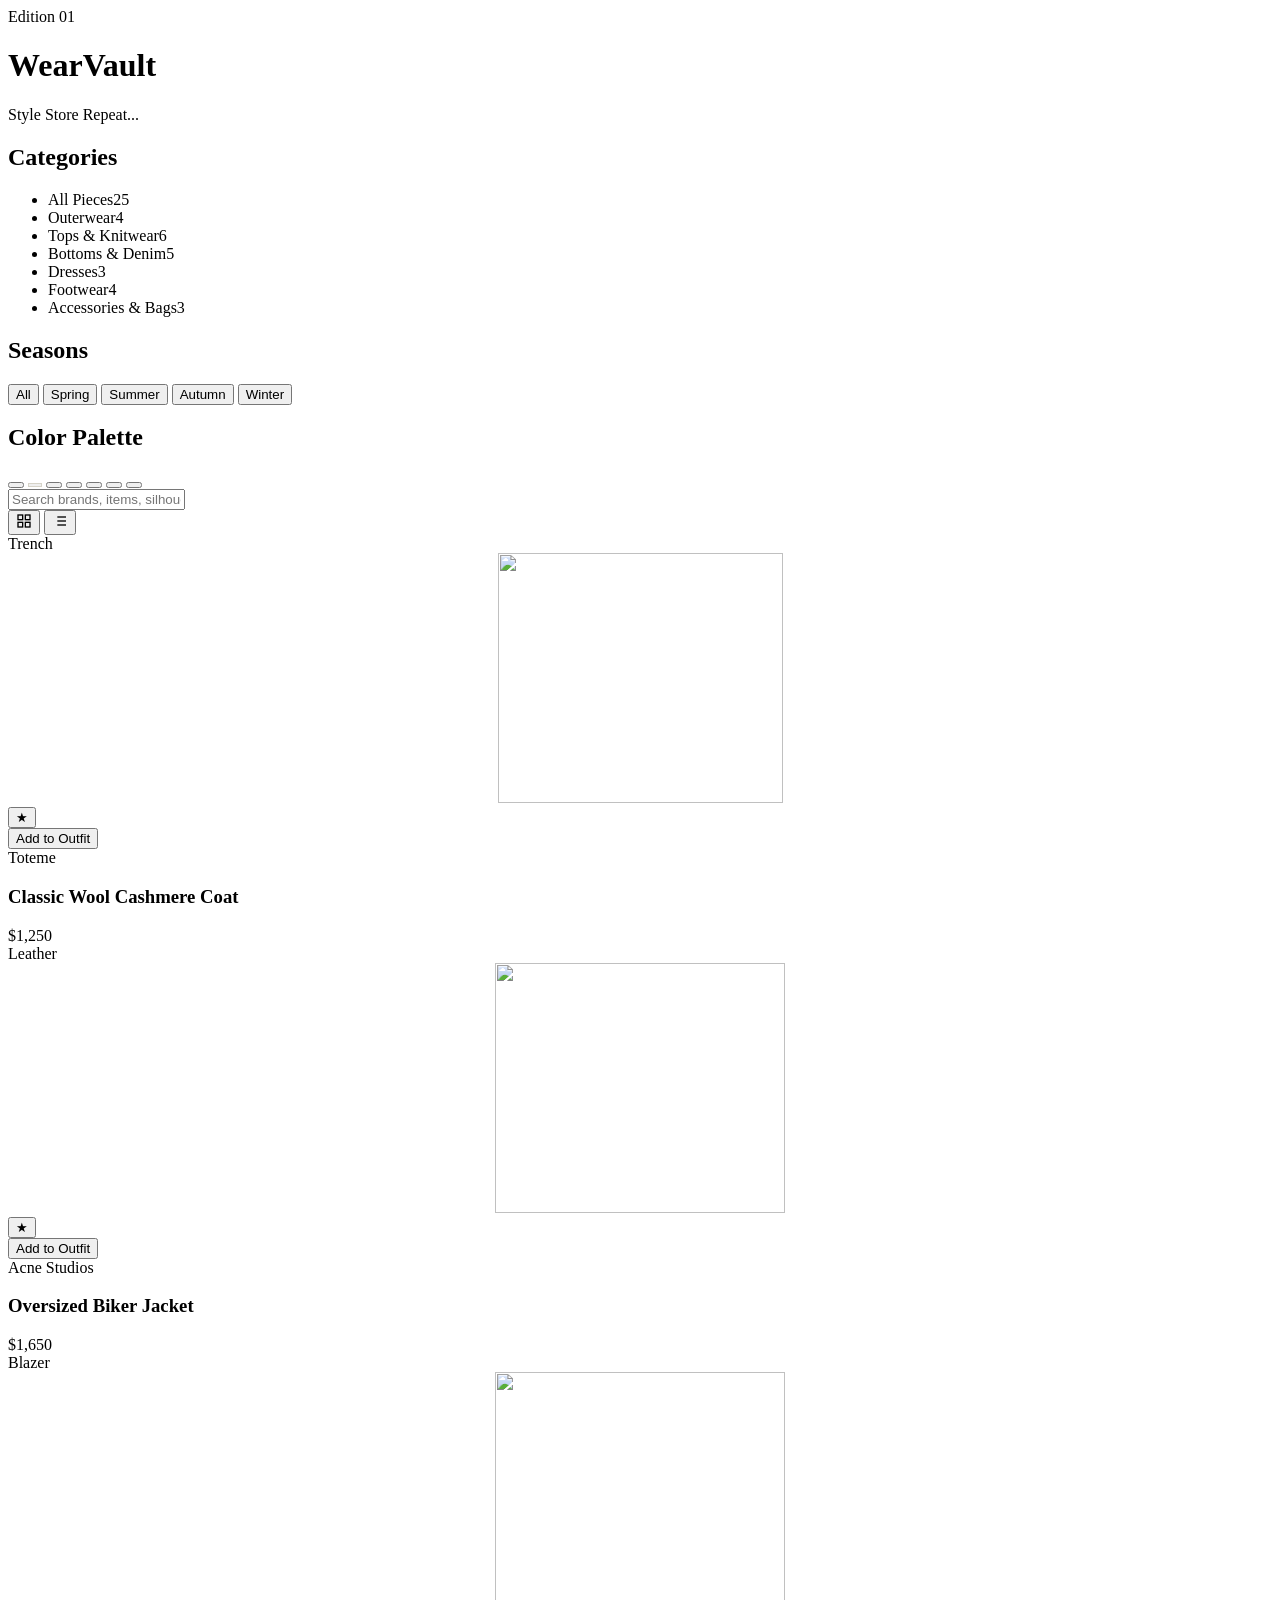
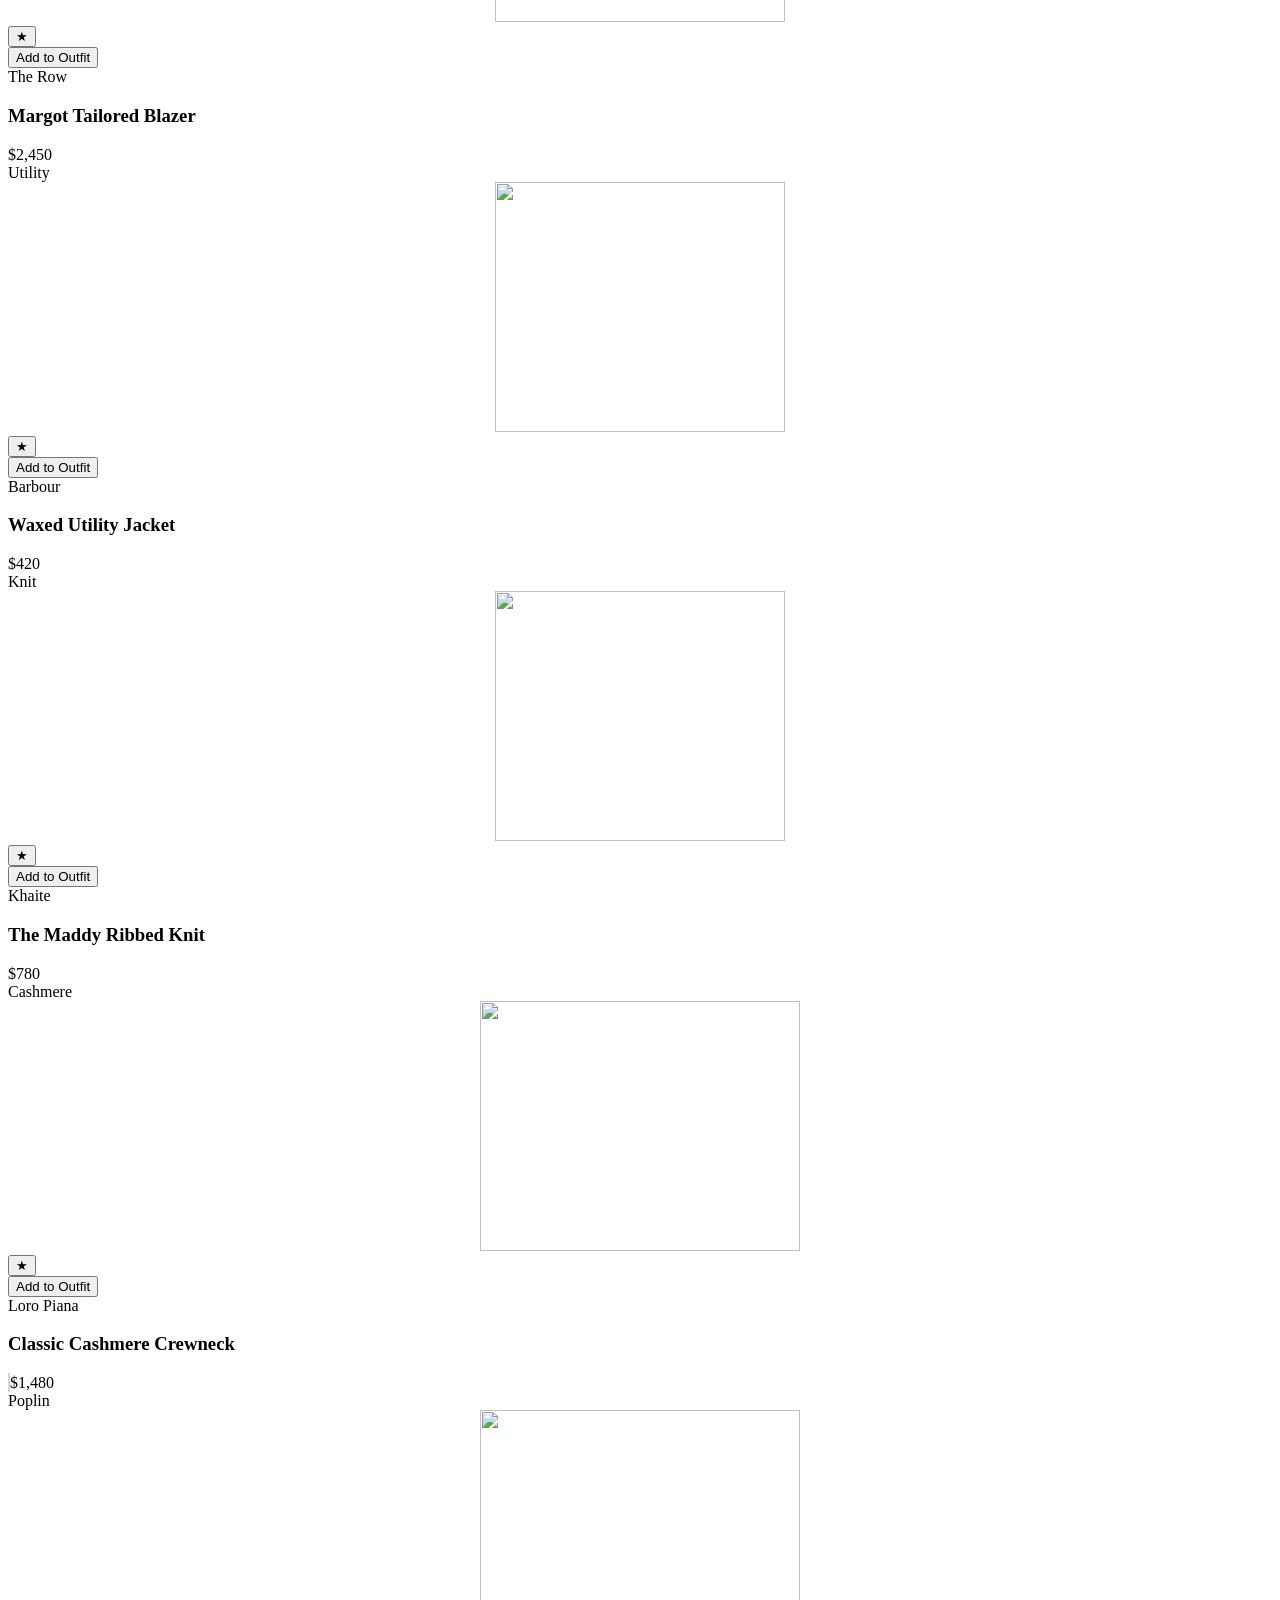
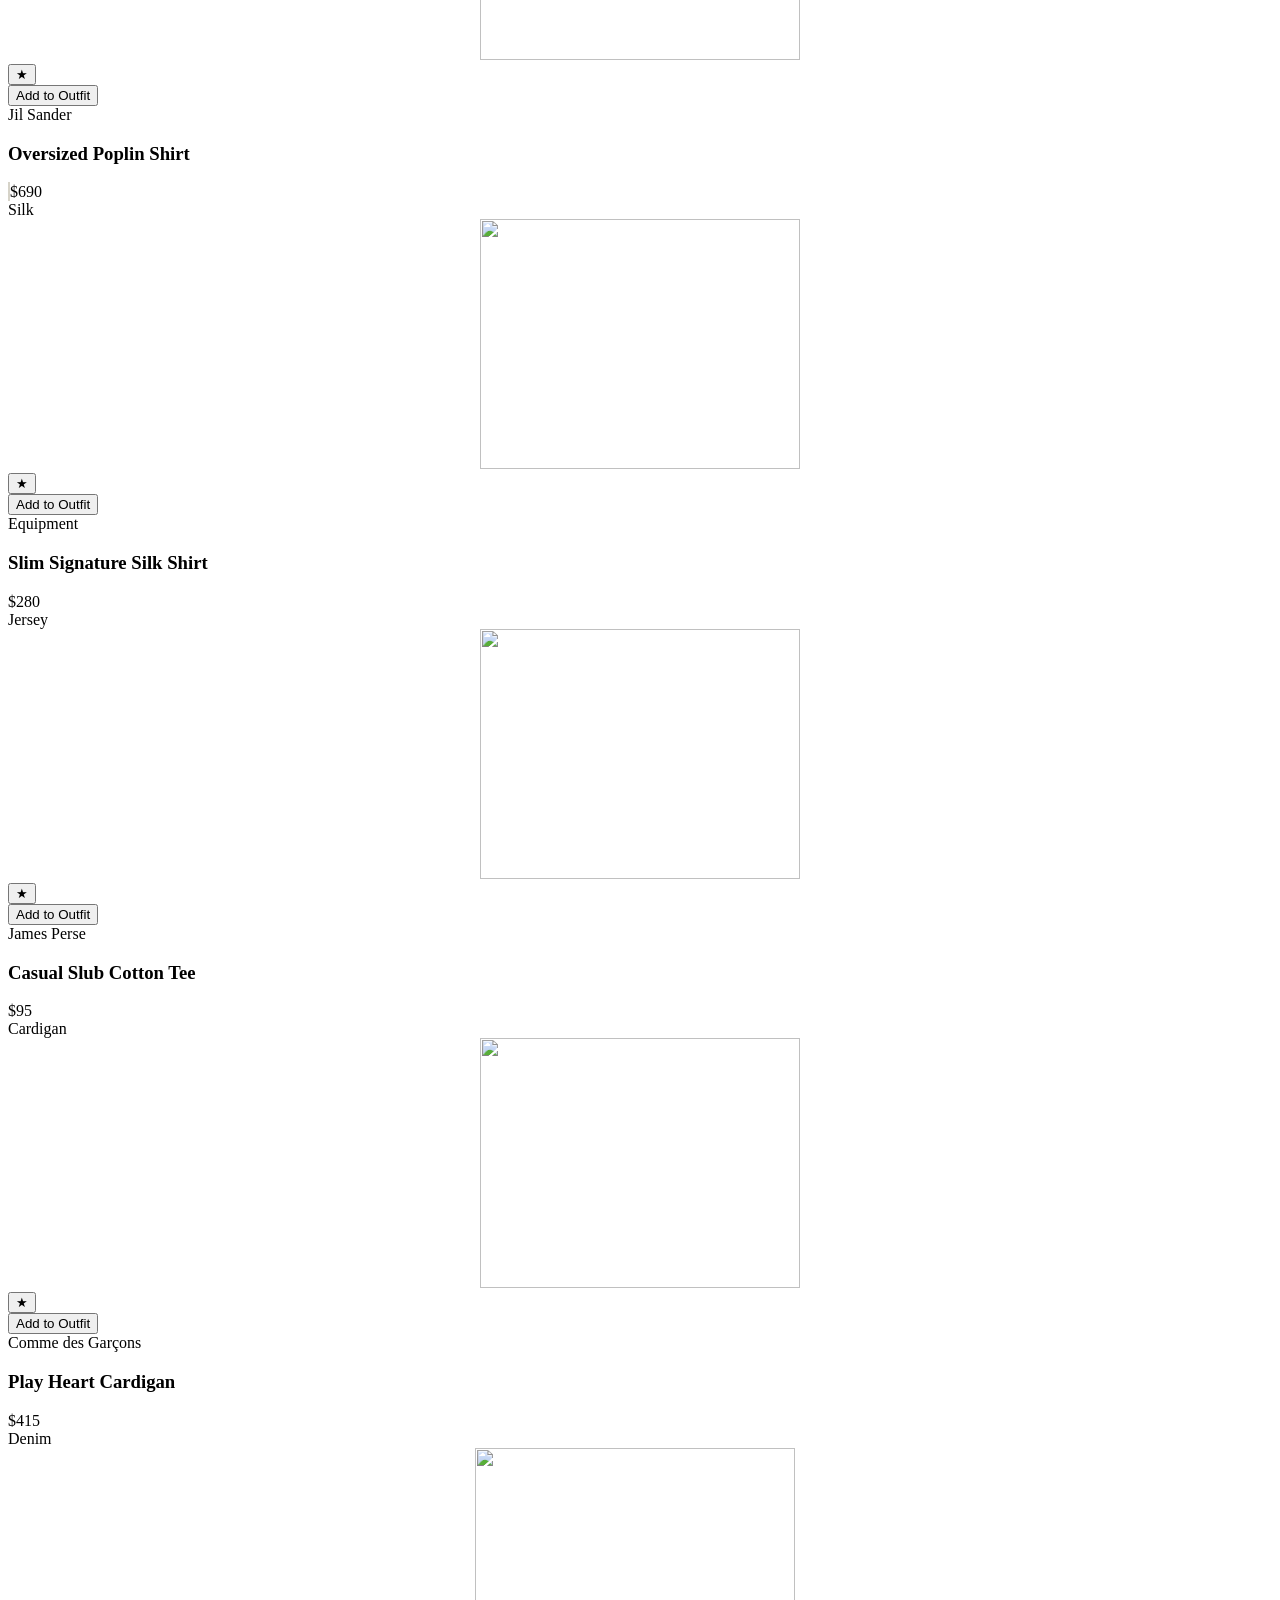
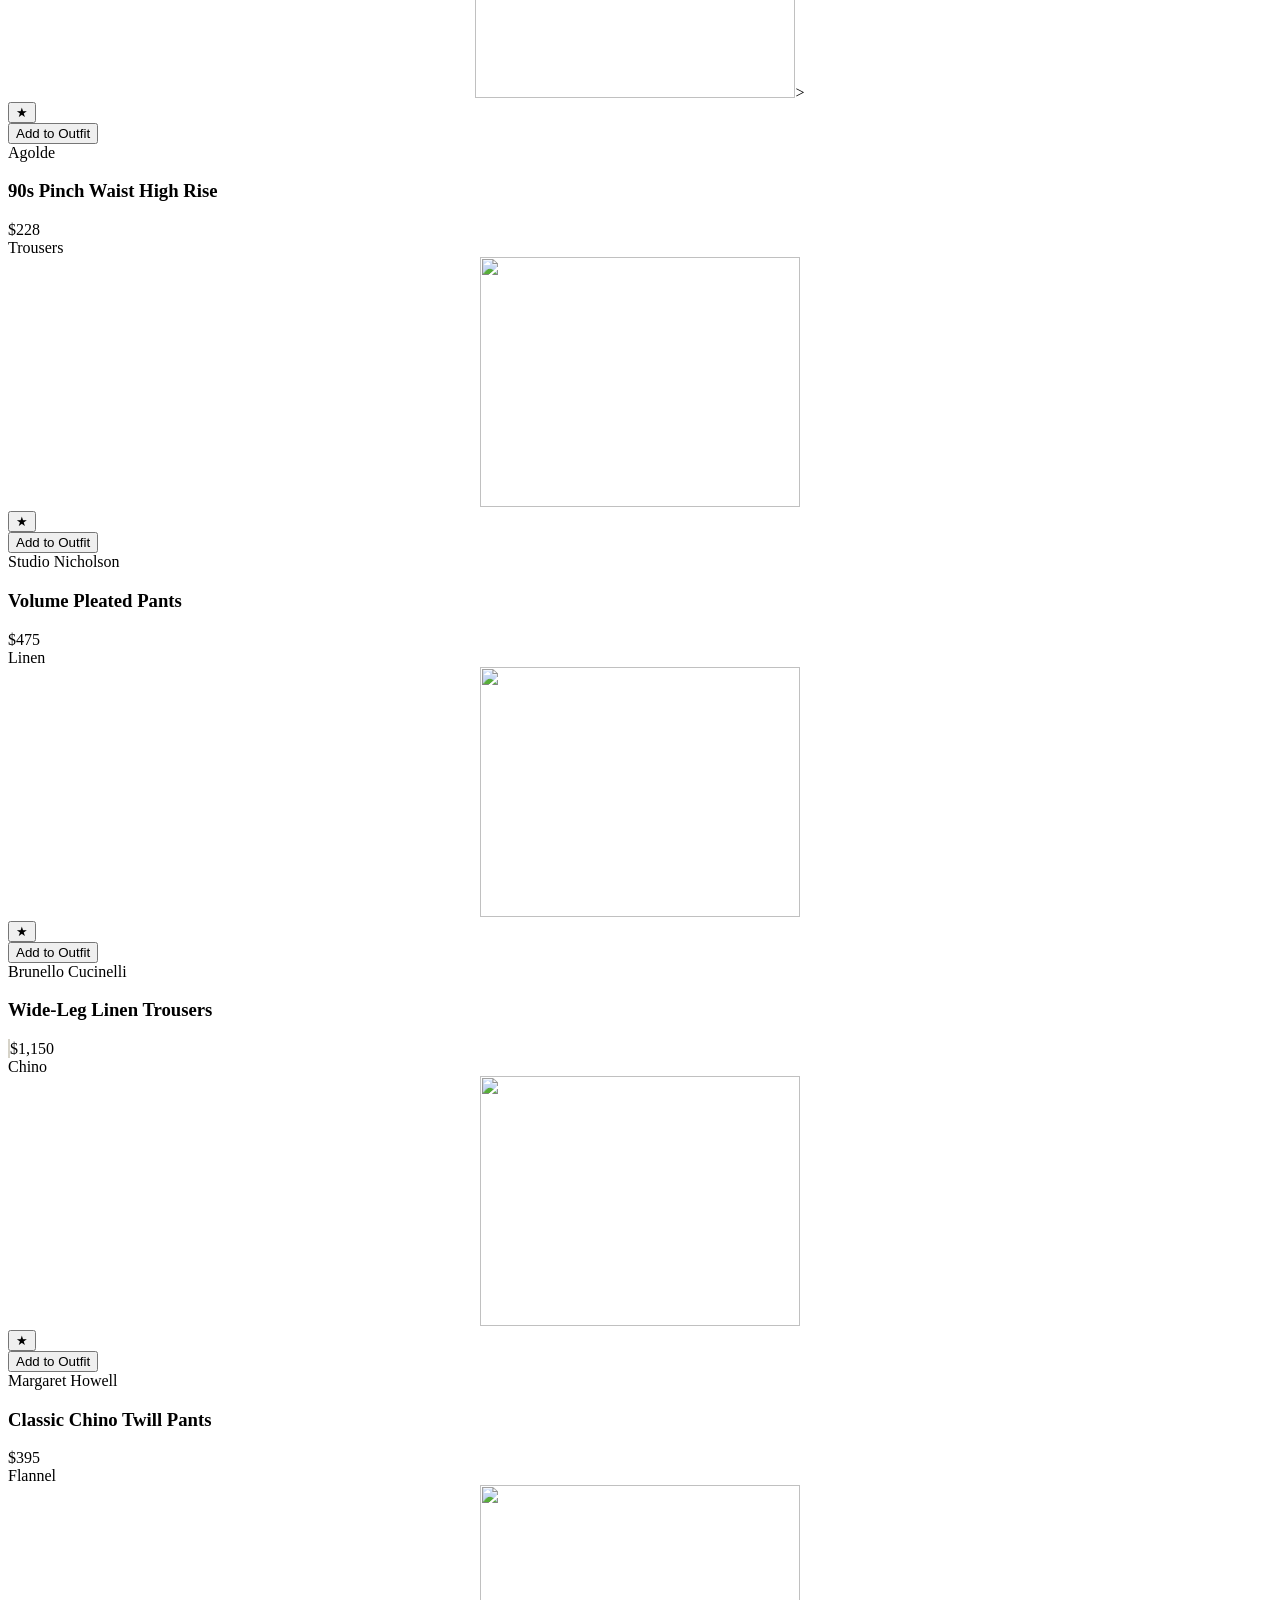
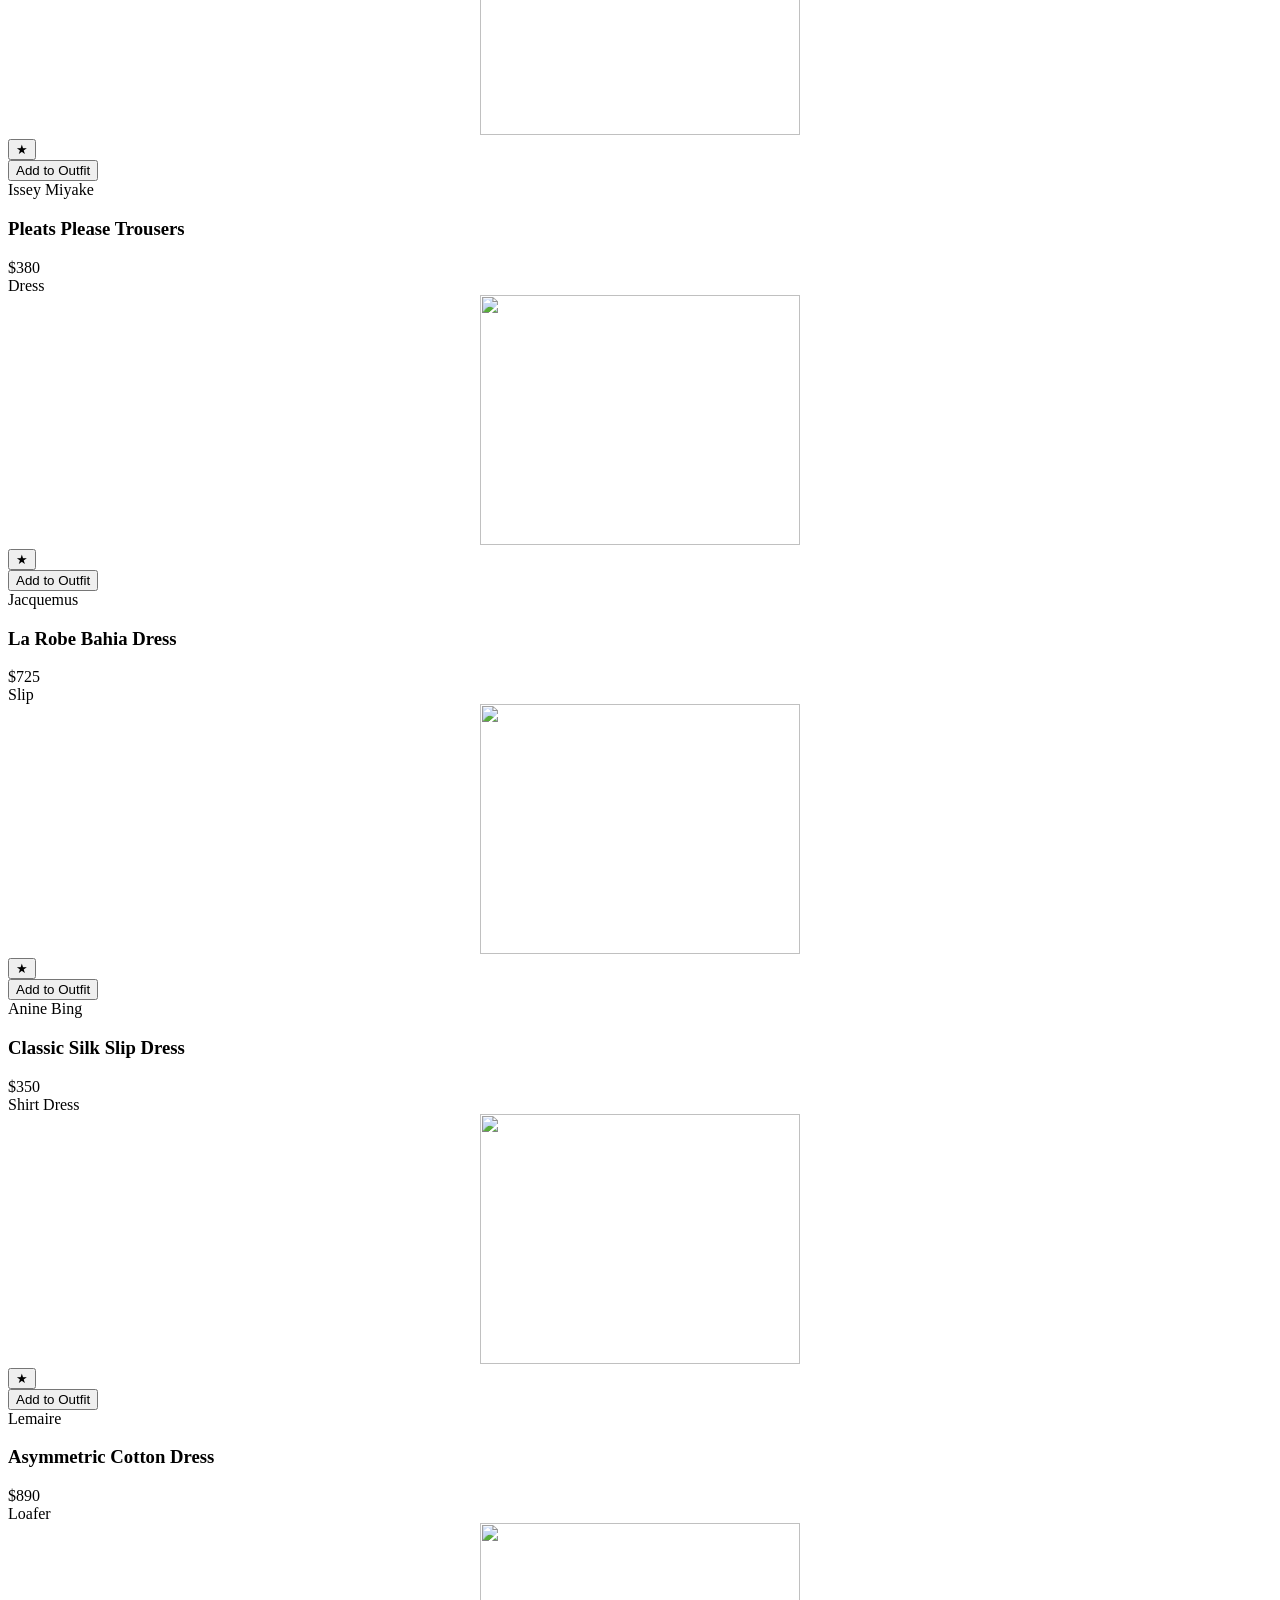
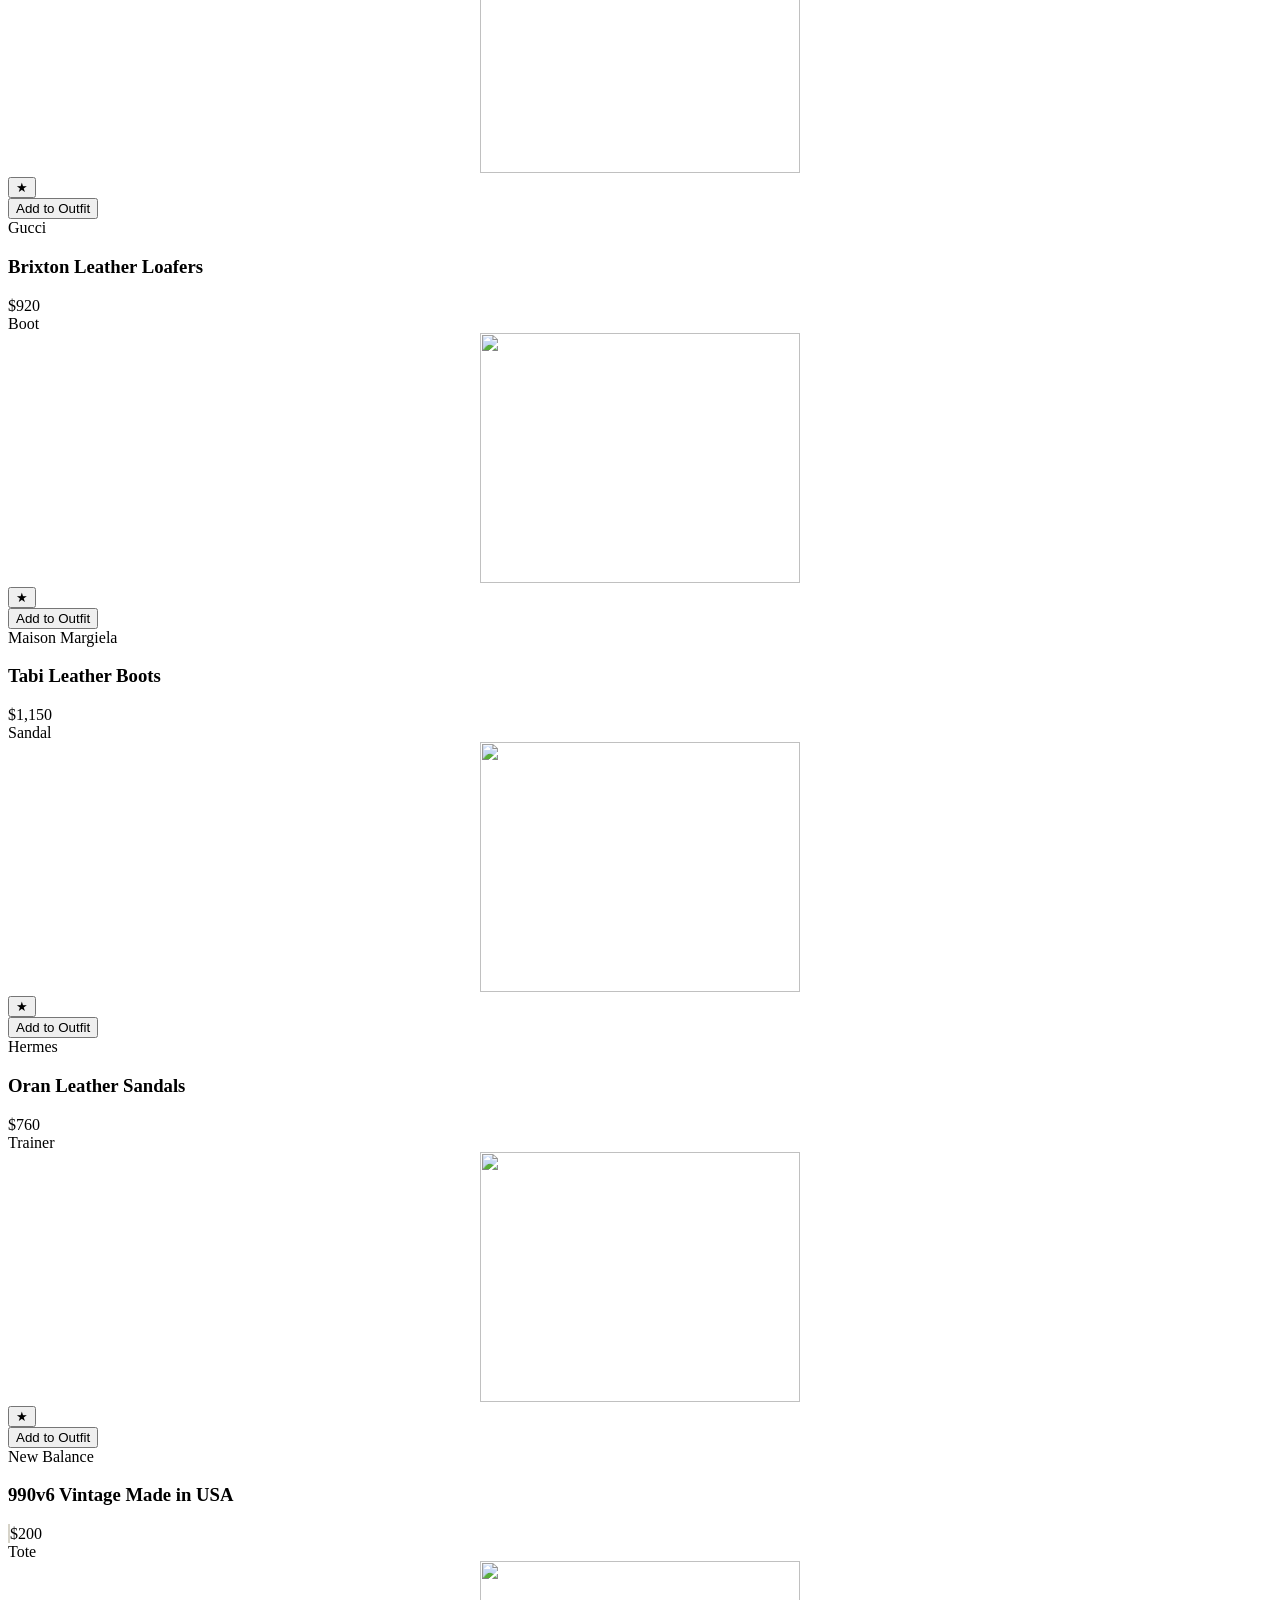
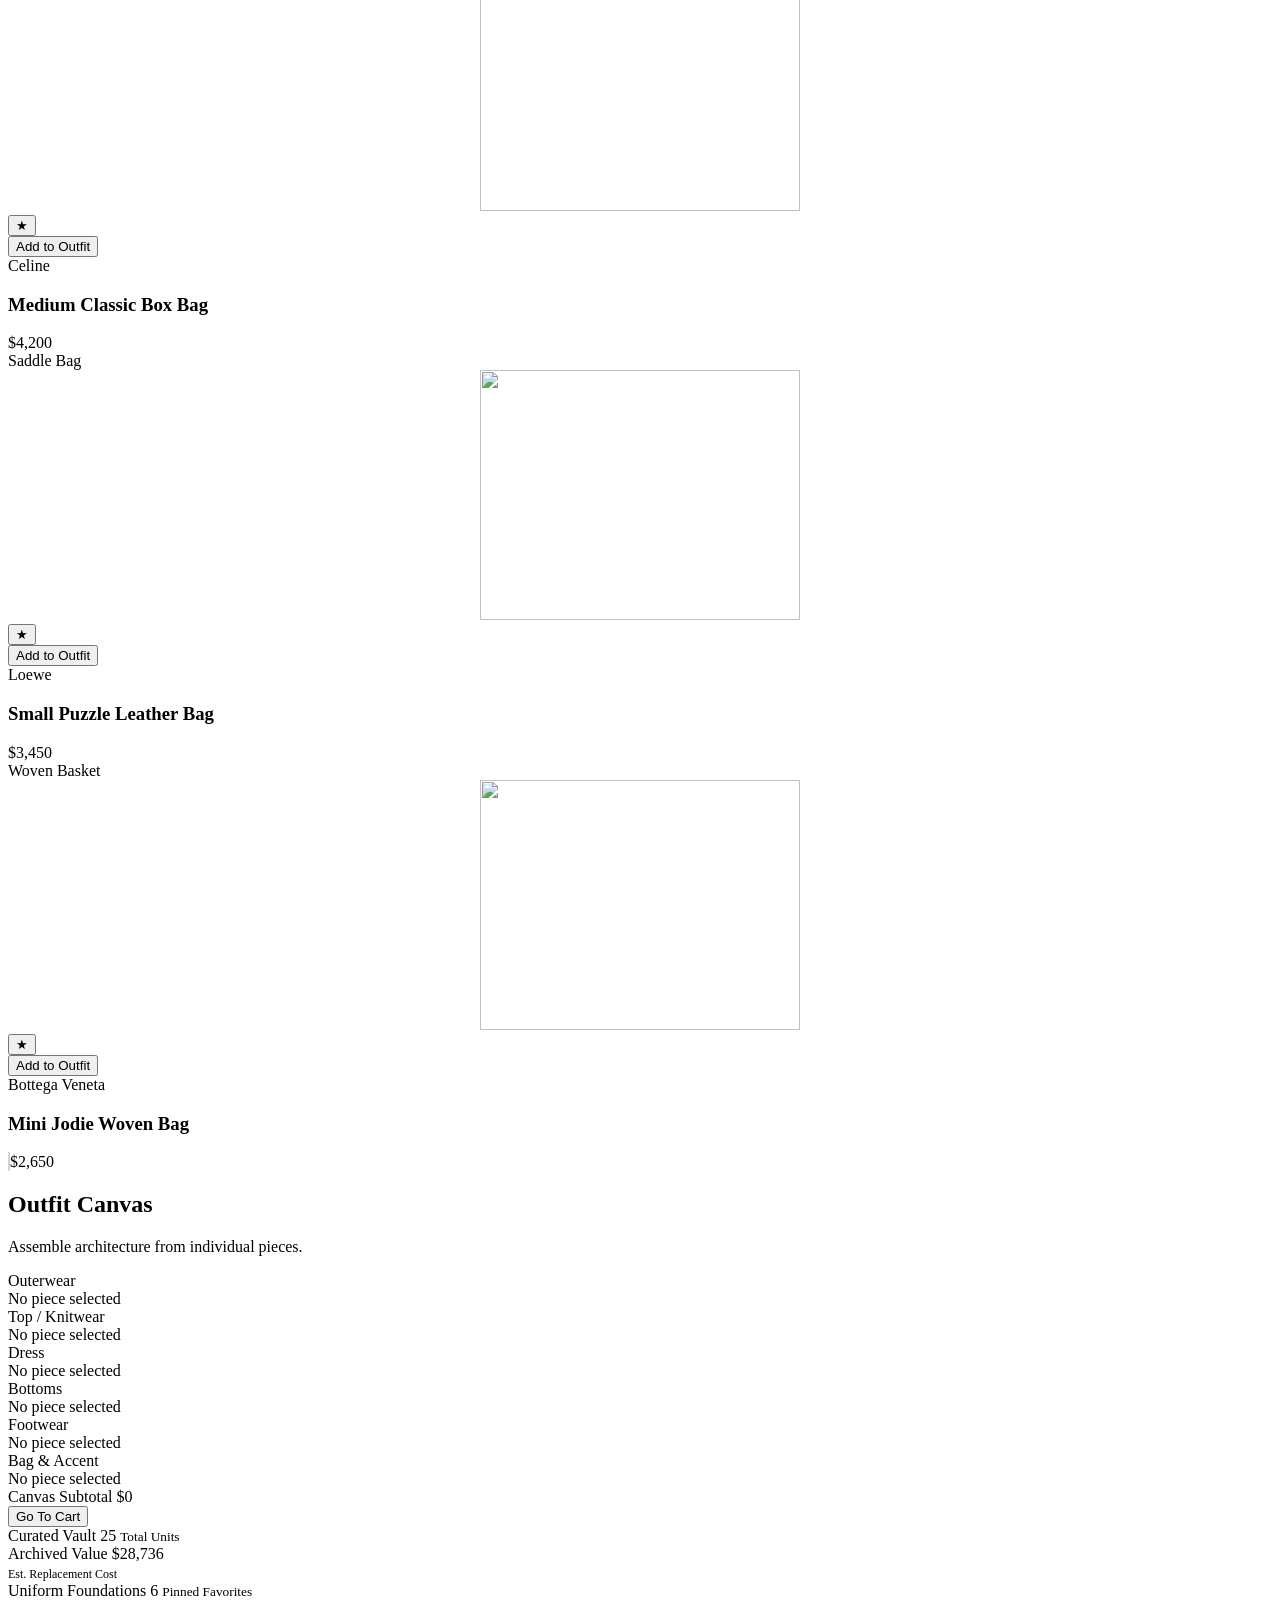
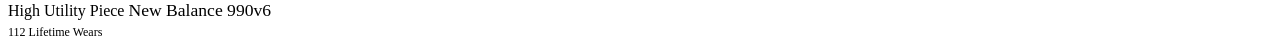
==== index.html @ 3485a7be "this is landing page" ====
<!DOCTYPE html>
<html lang="en">
<head>
  <meta charset="UTF-8">
  <meta name="viewport" content="width=device-width, initial-scale=1.0">
  <title>The Wardrobe — Editorial Archive</title>
  <!-- Typography Archetype: Fraunces (Display) + DM Sans (Body) + DM Mono (Data) -->
  <link rel="preconnect" href="https://fonts.googleapis.com">
  <link rel="preconnect" href="https://fonts.gstatic.com" crossorigin>
  <link href="https://fonts.googleapis.com/css2?family=DM+Mono:wght@400;500&family=DM+Sans:ital,opsz,wght@0,9..40,400;0,9..40,500;0,9..40,700;1,9..40,400&family=Fraunces:ital,opsz,wght@0,9..144,400;0,9..144,600;1,9..144,400&display=swap" rel="stylesheet">
  <link rel="stylesheet" href="style.css">
</head>
<body>

  <!-- Editorial Header Banner -->
  <header class="masthead">
    <div class="masthead__meta">Edition 01</div>
    <h1 class="masthead__title">WearVault</h1>
    <div class="masthead__tagline">Style  Store  Repeat...</div>
  </header>

  <!-- Macro Editorial Layout Grid -->
  <div class="app-container">
   
    <!-- Column 1: Editorial Navigation & Filters -->
    <aside class="sidebar-nav">
      <section class="filter-group">
        <h2 class="filter-group__title">Categories</h2>
        <ul class="nav-list">
          <li class="nav-list__item active" data-category="all"><span>All Pieces</span><span class="mono-count">25</span></li>
          <li class="nav-list__item" data-category="outerwear"><span>Outerwear</span><span class="mono-count">4</span></li>
          <li class="nav-list__item" data-category="tops"><span>Tops & Knitwear</span><span class="mono-count">6</span></li>
          <li class="nav-list__item" data-category="bottoms"><span>Bottoms & Denim</span><span class="mono-count">5</span></li>
          <li class="nav-list__item" data-category="dresses"><span>Dresses</span><span class="mono-count">3</span></li>
          <li class="nav-list__item" data-category="shoes"><span>Footwear</span><span class="mono-count">4</span></li>
          <li class="nav-list__item" data-category="bags"><span>Accessories & Bags</span><span class="mono-count">3</span></li>
        </ul>
      </section>

      <section class="filter-group">
        <h2 class="filter-group__title">Seasons</h2>
        <div class="season-chips">
          <button class="chip active" data-season="all">All</button>
          <button class="chip" data-season="spring">Spring</button>
          <button class="chip" data-season="summer">Summer</button>
          <button class="chip" data-season="autumn">Autumn</button>
          <button class="chip" data-season="winter">Winter</button>
        </div>
      </section>

      <section class="filter-group">
        <h2 class="filter-group__title">Color Palette</h2>
        <div class="color-swatches">
          <button class="swatch active" style="--swatch-color: #000000;" title="Black" data-color="black"></button>
          <button class="swatch" style="--swatch-color: #FFFFFF; border: 1px solid #D6D3C8;" title="White" data-color="white"></button>
          <button class="swatch" style="--swatch-color: #706E64;" title="Slate Grey" data-color="grey"></button>
          <button class="swatch" style="--swatch-color: #A88B6E;" title="Camel" data-color="camel"></button>
          <button class="swatch" style="--swatch-color: #3F4E3F;" title="Olive" data-color="olive"></button>
          <button class="swatch" style="--swatch-color: #263347;" title="Navy" data-color="navy"></button>
          <button class="swatch" style="--swatch-color: #D4B2A7;" title="Blush Rose" data-color="blush"></button>
        </div>
      </section>
    </aside>

    <!-- Column 2: Main Interface (Search, Controls, & Archive Grid) -->
    <main class="main-content">
      <div class="controls-bar">
        <div class="search-wrapper">
          <input type="text" id="wardrobeSearch" placeholder="Search brands, items, silhouettes..." aria-label="Search wardrobe">
        </div>
        <div class="view-toggle">
          <button class="toggle-btn active" id="gridToggle" title="Magazine Grid View">
            <svg width="16" height="16" viewBox="0 0 24 24" fill="none" stroke="currentColor" stroke-width="2"><rect x="3" y="3" width="7" height="7"/><rect x="14" y="3" width="7" height="7"/><rect x="14" y="14" width="7" height="7"/><rect x="3" y="14" width="7" height="7"/></svg>
          </button>
          <button class="toggle-btn" id="listToggle" title="Compact Index View">
            <svg width="16" height="16" viewBox="0 0 24 24" fill="none" stroke="currentColor" stroke-width="2"><line x1="8" y1="6" x2="21" y2="6"/><line x1="8" y1="12" x2="21" y2="12"/><line x1="8" y1="18" x2="21" y2="18"/><line x1="3" y1="6" x2="3.01" y2="6"/><line x1="3" y1="12" x2="3.01" y2="12"/><line x1="3" y1="18" x2="3.01" y2="18"/></svg>
          </button>
        </div>
      </div>

      <!-- Live Interactive Wardrobe Grid (25 items) -->
      <div class="archive-grid" id="archiveGrid">
       
        <!-- Outerwear Section (4 Items) -->
        <article class="clothing-card" data-id="1" data-category="outerwear" data-season="winter" data-color="camel">
          <div class="card-visual">
            <div class="placeholder-silhouette">Trench</div>
  <center> <img src="img1.webp" height="250px" width="285px"></center>         
<button class="favorite-trigger" aria-label="Favorite item"><span>★</span></button>
            <div class="hover-overlay">
              <button class="action-btn add-to-outfit-btn">Add to Outfit</button>
            </div>
          </div>
          <div class="card-meta">
            <div class="card-meta__brand">Toteme</div>
            <h3 class="card-meta__name">Classic Wool Cashmere Coat</h3>
            <div class="card-meta__foot">
              <span class="color-dot" style="background-color: #A88B6E;"></span>
              <span class="mono-data">$1,250</span>
            </div>
          </div>
        </article>

        <article class="clothing-card" data-id="2" data-category="outerwear" data-season="autumn" data-color="black">
          <div class="card-visual">
            <div class="placeholder-silhouette">Leather</div>
 <center> <img src="img2.jpeg" height="250px" width="290px"></center>  
            <button class="favorite-trigger is-favorite" aria-label="Favorite item"><span>★</span></button>
            <div class="hover-overlay">
              <button class="action-btn add-to-outfit-btn">Add to Outfit</button>
            </div>
          </div>
          <div class="card-meta">
            <div class="card-meta__brand">Acne Studios</div>
            <h3 class="card-meta__name">Oversized Biker Jacket</h3>                                                                                                                                                                                                                                                                                                                                                                                                                            


            <div class="card-meta__foot">
              <span class="color-dot" style="background-color: #000000;"></span>
              <span class="mono-data">$1,650</span>
            </div>
          </div>
        </article>

        <article class="clothing-card" data-id="3" data-category="outerwear" data-season="spring" data-color="grey">
          <div class="card-visual">
            <div class="placeholder-silhouette">Blazer</div>
<center> <img src="img3.jpeg" height="250px" width="290px"></center>
            <button class="favorite-trigger" aria-label="Favorite item"><span>★</span></button>
            <div class="hover-overlay">
              <button class="action-btn add-to-outfit-btn">Add to Outfit</button>
            </div>
          </div>
          <div class="card-meta">
            <div class="card-meta__brand">The Row</div>
            <h3 class="card-meta__name">Margot Tailored Blazer</h3>
            <div class="card-meta__foot">
              <span class="color-dot" style="background-color: #706E64;"></span>
              <span class="mono-data">$2,450</span>
            </div>
          </div>
        </article>

        <article class="clothing-card" data-id="4" data-category="outerwear" data-season="spring" data-color="olive">
          <div class="card-visual">
            <div class="placeholder-silhouette">Utility</div>
<center> <img src="img4.jpeg" height="250px" width="290px"></center>
            <button class="favorite-trigger" aria-label="Favorite item"><span>★</span></button>
            <div class="hover-overlay">
              <button class="action-btn add-to-outfit-btn">Add to Outfit</button>
            </div>
          </div>
          <div class="card-meta">
            <div class="card-meta__brand">Barbour</div>
            <h3 class="card-meta__name">Waxed Utility Jacket</h3>
            <div class="card-meta__foot">
              <span class="color-dot" style="background-color: #3F4E3F;"></span>
              <span class="mono-data">$420</span>
            </div>
          </div>
        </article>

        <!-- Tops & Knitwear (6 Items) -->
        <article class="clothing-card" data-id="5" data-category="tops" data-season="winter" data-color="black">
          <div class="card-visual">
            <div class="placeholder-silhouette">Knit</div>
<center> <img src="img5.jpeg" height="250px" width="290px"></center>
            <button class="favorite-trigger is-favorite" aria-label="Favorite item"><span>★</span></button>
            <div class="hover-overlay">
              <button class="action-btn add-to-outfit-btn">Add to Outfit</button>
            </div>
          </div>
          <div class="card-meta">
            <div class="card-meta__brand">Khaite</div>
            <h3 class="card-meta__name">The Maddy Ribbed Knit</h3>
            <div class="card-meta__foot">
              <span class="color-dot" style="background-color: #000000;"></span>
              <span class="mono-data">$780</span>
            </div>
          </div>
        </article>

        <article class="clothing-card" data-id="6" data-category="tops" data-season="winter" data-color="white">
          <div class="card-visual">
            <div class="placeholder-silhouette">Cashmere</div>
<center> <img src="img6.jpeg" height="250px" width="320px"></center>
            <button class="favorite-trigger" aria-label="Favorite item"><span>★</span></button>
            <div class="hover-overlay">
              <button class="action-btn add-to-outfit-btn">Add to Outfit</button>
            </div>
          </div>
          <div class="card-meta">
            <div class="card-meta__brand">Loro Piana</div>
            <h3 class="card-meta__name">Classic Cashmere Crewneck</h3>
            <div class="card-meta__foot">
              <span class="color-dot" style="background-color: #FFFFFF; border: 1px solid #d6d3c8;"></span>
              <span class="mono-data">$1,480</span>
            </div>
          </div>
        </article>

        <article class="clothing-card" data-id="7" data-category="tops" data-season="spring" data-color="white">
          <div class="card-visual">
            <div class="placeholder-silhouette">Poplin</div>
<center> <img src="img7.avif" height="250px" width="320px"></center>

            <button class="favorite-trigger" aria-label="Favorite item"><span>★</span></button>
            <div class="hover-overlay">
              <button class="action-btn add-to-outfit-btn">Add to Outfit</button>
            </div>
          </div>
          <div class="card-meta">
            <div class="card-meta__brand">Jil Sander</div>
            <h3 class="card-meta__name">Oversized Poplin Shirt</h3>
            <div class="card-meta__foot">
              <span class="color-dot" style="background-color: #FFFFFF; border: 1px solid #d6d3c8;"></span>
              <span class="mono-data">$690</span>
            </div>
          </div>
        </article>

        <article class="clothing-card" data-id="8" data-category="tops" data-season="summer" data-color="black">
          <div class="card-visual">
            <div class="placeholder-silhouette">Silk</div>
<center> <img src="img8.jpeg" height="250px" width="320px"></center>

            <button class="favorite-trigger" aria-label="Favorite item"><span>★</span></button>
            <div class="hover-overlay">
              <button class="action-btn add-to-outfit-btn">Add to Outfit</button>
            </div>
          </div>
          <div class="card-meta">
            <div class="card-meta__brand">Equipment</div>
            <h3 class="card-meta__name">Slim Signature Silk Shirt</h3>
            <div class="card-meta__foot">
              <span class="color-dot" style="background-color: #000000;"></span>
              <span class="mono-data">$280</span>
            </div>
          </div>
        </article>

        <article class="clothing-card" data-id="9" data-category="tops" data-season="summer" data-color="grey">
          <div class="card-visual">
            <div class="placeholder-silhouette">Jersey</div>
<center> <img src="img9.jpeg" height="250px" width="320px"></center>

            <button class="favorite-trigger" aria-label="Favorite item"><span>★</span></button>
            <div class="hover-overlay">
              <button class="action-btn add-to-outfit-btn">Add to Outfit</button>
            </div>
          </div>
          <div class="card-meta">
            <div class="card-meta__brand">James Perse</div>
            <h3 class="card-meta__name">Casual Slub Cotton Tee</h3>
            <div class="card-meta__foot">
              <span class="color-dot" style="background-color: #706E64;"></span>
              <span class="mono-data">$95</span>
            </div>
          </div>
        </article>

        <article class="clothing-card" data-id="10" data-category="tops" data-season="autumn" data-color="navy">
          <div class="card-visual">
            <div class="placeholder-silhouette">Cardigan</div>
<center> <img src="img0.jpeg" height="250px" width="320px"></center>

            <button class="favorite-trigger" aria-label="Favorite item"><span>★</span></button>
            <div class="hover-overlay">
              <button class="action-btn add-to-outfit-btn">Add to Outfit</button>
            </div>
          </div>
          <div class="card-meta">
            <div class="card-meta__brand">Comme des Garçons</div>
            <h3 class="card-meta__name">Play Heart Cardigan</h3>
            <div class="card-meta__foot">
              <span class="color-dot" style="background-color: #263347;"></span>
              <span class="mono-data">$415</span>
            </div>
          </div>
        </article>

        <!-- Bottoms & Denim (5 Items) -->
        <article class="clothing-card" data-id="11" data-category="bottoms" data-season="all" data-color="navy">
          <div class="card-visual">
            <div class="placeholder-silhouette">Denim</div>
<center> <img src="img11.jpeg" height="250px" width="320px">></center>

            <button class="favorite-trigger is-favorite" aria-label="Favorite item"><span>★</span></button>
            <div class="hover-overlay">
              <button class="action-btn add-to-outfit-btn">Add to Outfit</button>
            </div>
          </div>
          <div class="card-meta">
            <div class="card-meta__brand">Agolde</div>
            <h3 class="card-meta__name">90s Pinch Waist High Rise</h3>
            <div class="card-meta__foot">
              <span class="color-dot" style="background-color: #263347;"></span>
              <span class="mono-data">$228</span>
            </div>
          </div>
        </article>

        <article class="clothing-card" data-id="12" data-category="bottoms" data-season="spring" data-color="black">
          <div class="card-visual">
            <div class="placeholder-silhouette">Trousers</div>
<center> <img src="img12.jpeg" height="250px" width="320px"></center>

            <button class="favorite-trigger" aria-label="Favorite item"><span>★</span></button>
            <div class="hover-overlay">
              <button class="action-btn add-to-outfit-btn">Add to Outfit</button>
            </div>
          </div>
          <div class="card-meta">
            <div class="card-meta__brand">Studio Nicholson</div>
            <h3 class="card-meta__name">Volume Pleated Pants</h3>
            <div class="card-meta__foot">
              <span class="color-dot" style="background-color: #000000;"></span>
              <span class="mono-data">$475</span>
            </div>
          </div>
        </article>

        <article class="clothing-card" data-id="13" data-category="bottoms" data-season="summer" data-color="white">
          <div class="card-visual">
            <div class="placeholder-silhouette">Linen</div>
<center> <img src="img13.jpeg" height="250px" width="320px"></center>

            <button class="favorite-trigger" aria-label="Favorite item"><span>★</span></button>
            <div class="hover-overlay">
              <button class="action-btn add-to-outfit-btn">Add to Outfit</button>
            </div>
          </div>
          <div class="card-meta">
            <div class="card-meta__brand">Brunello Cucinelli</div>
            <h3 class="card-meta__name">Wide-Leg Linen Trousers</h3>
            <div class="card-meta__foot">
              <span class="color-dot" style="background-color: #FFFFFF; border: 1px solid #d6d3c8;"></span>
              <span class="mono-data">$1,150</span>
            </div>
          </div>
        </article>

        <article class="clothing-card" data-id="14" data-category="bottoms" data-season="autumn" data-color="camel">
          <div class="card-visual">
            <div class="placeholder-silhouette">Chino</div>
<center> <img src="img14.jpeg" height="250px" width="320px"></center>

            <button class="favorite-trigger" aria-label="Favorite item"><span>★</span></button>
            <div class="hover-overlay">
              <button class="action-btn add-to-outfit-btn">Add to Outfit</button>
            </div>
          </div>
          <div class="card-meta">
            <div class="card-meta__brand">Margaret Howell</div>
            <h3 class="card-meta__name">Classic Chino Twill Pants</h3>
            <div class="card-meta__foot">
              <span class="color-dot" style="background-color: #A88B6E;"></span>
              <span class="mono-data">$395</span>
            </div>
          </div>
        </article>

        <article class="clothing-card" data-id="15" data-category="bottoms" data-season="winter" data-color="grey">
          <div class="card-visual">
            <div class="placeholder-silhouette">Flannel</div>
<center> <img src="img15.jpeg" height="250px" width="320px"></center>

            <button class="favorite-trigger" aria-label="Favorite item"><span>★</span></button>
            <div class="hover-overlay">
              <button class="action-btn add-to-outfit-btn">Add to Outfit</button>
            </div>
          </div>
          <div class="card-meta">
            <div class="card-meta__brand">Issey Miyake</div>
            <h3 class="card-meta__name">Pleats Please Trousers</h3>
            <div class="card-meta__foot">
              <span class="color-dot" style="background-color: #706E64;"></span>
              <span class="mono-data">$380</span>
            </div>
          </div>
        </article>

        <!-- Dresses (3 Items) -->
        <article class="clothing-card" data-id="16" data-category="dresses" data-season="summer" data-color="black">
          <div class="card-visual">
            <div class="placeholder-silhouette">Dress</div>
<center> <img src="img06.jpeg" height="250px" width="320px"></center>

            <button class="favorite-trigger is-favorite" aria-label="Favorite item"><span>★</span></button>
            <div class="hover-overlay">
              <button class="action-btn add-to-outfit-btn">Add to Outfit</button>
            </div>
          </div>
          <div class="card-meta">
            <div class="card-meta__brand">Jacquemus</div>
            <h3 class="card-meta__name">La Robe Bahia Dress</h3>
            <div class="card-meta__foot">
              <span class="color-dot" style="background-color: #000000;"></span>
              <span class="mono-data">$725</span>
            </div>
          </div>
        </article>

        <article class="clothing-card" data-id="17" data-category="dresses" data-season="spring" data-color="blush">
          <div class="card-visual">
            <div class="placeholder-silhouette">Slip</div>
<center> <img src="img17.jpeg" height="250px" width="320px"></center>

            <button class="favorite-trigger" aria-label="Favorite item"><span>★</span></button>
            <div class="hover-overlay">
              <button class="action-btn add-to-outfit-btn">Add to Outfit</button>
            </div>
          </div>
          <div class="card-meta">
            <div class="card-meta__brand">Anine Bing</div>
            <h3 class="card-meta__name">Classic Silk Slip Dress</h3>
            <div class="card-meta__foot">
              <span class="color-dot" style="background-color: #D4B2A7;"></span>
              <span class="mono-data">$350</span>
            </div>
          </div>
        </article>

        <article class="clothing-card" data-id="18" data-category="dresses" data-season="autumn" data-color="olive">
          <div class="card-visual">
            <div class="placeholder-silhouette">Shirt Dress</div>
<center> <img src="img18.jpeg" height="250px" width="320px"></center>

            <button class="favorite-trigger" aria-label="Favorite item"><span>★</span></button>
            <div class="hover-overlay">
              <button class="action-btn add-to-outfit-btn">Add to Outfit</button>
            </div>
          </div>
          <div class="card-meta">
            <div class="card-meta__brand">Lemaire</div>
            <h3 class="card-meta__name">Asymmetric Cotton Dress</h3>
            <div class="card-meta__foot">
              <span class="color-dot" style="background-color: #3F4E3F;"></span>
              <span class="mono-data">$890</span>
            </div>
          </div>
        </article>

        <!-- Footwear (4 Items) -->
        <article class="clothing-card" data-id="19" data-category="shoes" data-season="all" data-color="black">
          <div class="card-visual">
            <div class="placeholder-silhouette">Loafer</div>
<center> <img src="img19.jpeg" height="250px" width="320px"></center>

            <button class="favorite-trigger is-favorite" aria-label="Favorite item"><span>★</span></button>
            <div class="hover-overlay">
              <button class="action-btn add-to-outfit-btn">Add to Outfit</button>
            </div>
          </div>
          <div class="card-meta">
            <div class="card-meta__brand">Gucci</div>
            <h3 class="card-meta__name">Brixton Leather Loafers</h3>
            <div class="card-meta__foot">
              <span class="color-dot" style="background-color: #000000;"></span>
              <span class="mono-data">$920</span>
            </div>
          </div>
        </article>

        <article class="clothing-card" data-id="20" data-category="shoes" data-season="winter" data-color="black">
          <div class="card-visual">
            <div class="placeholder-silhouette">Boot</div>
<center> <img src="img20.jpeg" height="250px" width="320px"></center>

            <button class="favorite-trigger" aria-label="Favorite item"><span>★</span></button>
            <div class="hover-overlay">
              <button class="action-btn add-to-outfit-btn">Add to Outfit</button>
            </div>
          </div>
          <div class="card-meta">
            <div class="card-meta__brand">Maison Margiela</div>
            <h3 class="card-meta__name">Tabi Leather Boots</h3>
            <div class="card-meta__foot">
              <span class="color-dot" style="background-color: #000000;"></span>
              <span class="mono-data">$1,150</span>
            </div>
          </div>
        </article>

        <article class="clothing-card" data-id="21" data-category="shoes" data-season="summer" data-color="camel">
          <div class="card-visual">
            <div class="placeholder-silhouette">Sandal</div>
<center> <img src="img21.jpeg" height="250px" width="320px"></center>

            <button class="favorite-trigger" aria-label="Favorite item"><span>★</span></button>
            <div class="hover-overlay">
              <button class="action-btn add-to-outfit-btn">Add to Outfit</button>
            </div>
          </div>
          <div class="card-meta">
            <div class="card-meta__brand">Hermes</div>
            <h3 class="card-meta__name">Oran Leather Sandals</h3>
            <div class="card-meta__foot">
              <span class="color-dot" style="background-color: #A88B6E;"></span>
              <span class="mono-data">$760</span>
            </div>
          </div>
        </article>

        <article class="clothing-card" data-id="22" data-category="shoes" data-season="spring" data-color="white">
          <div class="card-visual">
            <div class="placeholder-silhouette">Trainer</div>
<center> <img src="img22.jpeg" height="250px" width="320px"></center>

            <button class="favorite-trigger" aria-label="Favorite item"><span>★</span></button>
            <div class="hover-overlay">
              <button class="action-btn add-to-outfit-btn">Add to Outfit</button>
            </div>
          </div>
          <div class="card-meta">
            <div class="card-meta__brand">New Balance</div>
            <h3 class="card-meta__name">990v6 Vintage Made in USA</h3>
            <div class="card-meta__foot">
              <span class="color-dot" style="background-color: #FFFFFF; border: 1px solid #d6d3c8;"></span>
              <span class="mono-data">$200</span>
            </div>
          </div>
        </article>

        <!-- Bags & Accessories (3 Items) -->
        <article class="clothing-card" data-id="23" data-category="bags" data-season="all" data-color="black">
          <div class="card-visual">
            <div class="placeholder-silhouette">Tote</div>
<center> <img src="img23.jpeg" height="250px" width="320px"></center>

            <button class="favorite-trigger is-favorite" aria-label="Favorite item"><span>★</span></button>
            <div class="hover-overlay">
              <button class="action-btn add-to-outfit-btn">Add to Outfit</button>
            </div>
          </div>
          <div class="card-meta">
            <div class="card-meta__brand">Celine</div>
            <h3 class="card-meta__name">Medium Classic Box Bag</h3>
            <div class="card-meta__foot">
              <span class="color-dot" style="background-color: #000000;"></span>
              <span class="mono-data">$4,200</span>
            </div>
          </div>
        </article>

        <article class="clothing-card" data-id="24" data-category="bags" data-season="all" data-color="camel">
          <div class="card-visual">
            <div class="placeholder-silhouette">Saddle Bag</div>
<center> <img src="img24.jpeg" height="250px" width="320px"></center>

            <button class="favorite-trigger" aria-label="Favorite item"><span>★</span></button>
            <div class="hover-overlay">
              <button class="action-btn add-to-outfit-btn">Add to Outfit</button>
            </div>
          </div>
          <div class="card-meta">
            <div class="card-meta__brand">Loewe</div>
            <h3 class="card-meta__name">Small Puzzle Leather Bag</h3>
            <div class="card-meta__foot">
              <span class="color-dot" style="background-color: #A88B6E;"></span>
              <span class="mono-data">$3,450</span>
            </div>
          </div>
        </article>

        <article class="clothing-card" data-id="25" data-category="bags" data-season="summer" data-color="white">
          <div class="card-visual">
            <div class="placeholder-silhouette">Woven Basket</div>
<center> <img src="img25.jpeg" height="250px" width="320px"></center>

            <button class="favorite-trigger" aria-label="Favorite item"><span>★</span></button>
            <div class="hover-overlay">
              <button class="action-btn add-to-outfit-btn">Add to Outfit</button>
            </div>
          </div>
          <div class="card-meta">
            <div class="card-meta__brand">Bottega Veneta</div>
            <h3 class="card-meta__name">Mini Jodie Woven Bag</h3>
            <div class="card-meta__foot">
              <span class="color-dot" style="background-color: #FFFFFF; border: 1px solid #d6d3c8;"></span>
              <span class="mono-data">$2,650</span>
            </div>
          </div>
        </article>

      </div>
    </main>

    <!-- Column 3: The Outfit Builder Deck -->
    <aside class="outfit-builder">
      <div class="builder-sticky">
        <h2 class="builder-title">Outfit Canvas</h2>
        <p class="builder-subtitle">Assemble architecture from individual pieces.</p>
       
        <div class="builder-slots">
          <div class="slot" data-slot-type="outerwear">
            <div class="slot__label">Outerwear</div>
            <div class="slot__empty">No piece selected</div>
          </div>
          <div class="slot" data-slot-type="tops">
            <div class="slot__label">Top / Knitwear</div>
            <div class="slot__empty">No piece selected</div>
          </div>
          <div class="slot" data-slot-type="dresses">
            <div class="slot__label">Dress</div>
            <div class="slot__empty">No piece selected</div>
          </div>
          <div class="slot" data-slot-type="bottoms">
            <div class="slot__label">Bottoms</div>
            <div class="slot__empty">No piece selected</div>
          </div>
          <div class="slot" data-slot-type="shoes">
            <div class="slot__label">Footwear</div>
            <div class="slot__empty">No piece selected</div>
          </div>
          <div class="slot" data-slot-type="bags">
            <div class="slot__label">Bag & Accent</div>
            <div class="slot__empty">No piece selected</div>
          </div>
        </div>

        <div class="builder-summary">
          <div class="summary-row">
            <span>Canvas Subtotal</span>
            <span class="mono-data" id="outfitSubtotal">$0</span>
          </div>
          <button class="action-btn action-btn--dark w-full" id="saveOutfitBtn">Go To Cart</button>
        </div>
      </div>
    </aside>

  </div>

  <!-- Editorial Ledger Footer Statistics -->
  <footer class="ledger-stats">
    <div class="ledger-stat-block">
      <span class="ledger-label">Curated Vault</span>
      <span class="ledger-value">25 <small class="text-muted">Total Units</small></span>
    </div>
    <div class="ledger-stat-block">
      <span class="ledger-label">Archived Value</span>
      <span class="ledger-value">$28,736<small class="mono-data text-muted" style="font-size:0.75rem; font-weight:400; display:block; margin-top:0.25rem;">Est. Replacement Cost</small></span>
    </div>
    <div class="ledger-stat-block">
      <span class="ledger-label">Uniform Foundations</span>
      <span class="ledger-value">6 <small class="text-muted">Pinned Favorites</small></span>
    </div>
    <div class="ledger-stat-block">
      <span class="ledger-label">High Utility Piece</span>
      <span class="ledger-value" style="font-size: 1.1rem;">New Balance 990v6 <small class="text-muted" style="display:block; font-size:0.75rem; margin-top:0.25rem;">112 Lifetime Wears</small></span>
    </div>
  </footer>

  <!-- Declarative Logic Core -->
  <script>
    document.addEventListener('DOMContentLoaded', () => {
      // DOM Selectors
      const searchInput = document.getElementById('wardrobeSearch');
      const gridToggle = document.getElementById('gridToggle');
      const listToggle = document.getElementById('listToggle');
      const archiveGrid = document.getElementById('archiveGrid');
      const navItems = document.querySelectorAll('.nav-list__item');
      const seasonChips = document.querySelectorAll('.season-chips .chip');
      const colorSwatches = document.querySelectorAll('.color-swatches .swatch');
      const cards = document.querySelectorAll('.clothing-card');
      const slots = document.querySelectorAll('.slot');
      const subtotalEl = document.getElementById('outfitSubtotal');
      const saveBtn = document.getElementById('saveOutfitBtn');

      // State Objects
      let activeFilters = { category: 'all', season: 'all', color: 'all', search: '' };
      let outfitAssembly = { outerwear: null, tops: null, dresses: null, bottoms: null, shoes: null, bags: null };

      // Filter Logic Engine
      function evaluateFilters() {
        cards.forEach(card => {
          const matchCat = activeFilters.category === 'all' || card.dataset.category === activeFilters.category;
          const matchSea = activeFilters.season === 'all' || card.dataset.season === activeFilters.season || card.dataset.season === 'all';
          const matchCol = activeFilters.color === 'all' || card.dataset.color === activeFilters.color;
         
          const textSearch = activeFilters.search.toLowerCase();
          const brandText = card.querySelector('.card-meta__brand').textContent.toLowerCase();
          const nameText = card.querySelector('.card-meta__name').textContent.toLowerCase();
          const matchText = brandText.includes(textSearch) || nameText.includes(textSearch);

          if (matchCat && matchSea && matchCol && matchText) {
            card.style.display = 'block';
          } else {
            card.style.display = 'none';
          }
        });
      }

      // Event Listeners: Search & Views
      searchInput.addEventListener('input', (e) => {
        activeFilters.search = e.target.value;
        evaluateFilters();
      });

      gridToggle.addEventListener('click', () => {
        gridToggle.classList.add('active');
        listToggle.classList.remove('active');
        archiveGrid.classList.remove('compact-list-view');
      });

      listToggle.addEventListener('click', () => {
        listToggle.classList.add('active');
        gridToggle.classList.remove('active');
        archiveGrid.classList.add('compact-list-view');
      });

      // Navigation & Layout State Controls
      navItems.forEach(item => item.addEventListener('click', () => {
        navItems.forEach(n => n.classList.remove('active'));
        item.classList.add('active');
        activeFilters.category = item.dataset.category;
        evaluateFilters();
      }));

      seasonChips.forEach(chip => chip.addEventListener('click', () => {
        seasonChips.forEach(c => c.classList.remove('active'));
        chip.classList.add('active');
        activeFilters.season = chip.dataset.season;
        evaluateFilters();
      }));

      colorSwatches.forEach(swatch => swatch.addEventListener('click', () => {
        if (swatch.classList.contains('active')) {
          swatch.classList.remove('active');
          activeFilters.color = 'all';
        } else {
          colorSwatches.forEach(s => s.classList.remove('active'));
          swatch.classList.add('active');
          activeFilters.color = swatch.dataset.color;
        }
        evaluateFilters();
      }));

      // Favorite Feature Interaction
      cards.forEach(card => {
        const favBtn = card.querySelector('.favorite-trigger');
        favBtn.addEventListener('click', (e) => {
          e.stopPropagation();
          favBtn.classList.toggle('is-favorite');
        });

        // Add to Outfit System Pipeline
        const addBtn = card.querySelector('.add-to-outfit-btn');
        addBtn.addEventListener('click', () => {
          const id = card.dataset.id;
          const category = card.dataset.category;
          const brand = card.querySelector('.card-meta__brand').textContent;
          const name = card.querySelector('.card-meta__name').textContent;
          const priceRaw = card.querySelector('.mono-data').textContent;
          const price = parseInt(priceRaw.replace(/[^0-9]/g, ''), 10);

          outfitAssembly[category] = { id, brand, name, price, priceString: priceRaw };
          renderOutfitCanvas();
        });
      });

      // Canvas Assembly Layout Engine
      function renderOutfitCanvas() {
        let currentTotal = 0;
        slots.forEach(slot => {
          const type = slot.dataset.slotType;
          const chosen = outfitAssembly[type];
          const innerContainer = slot.querySelector('.slot__empty') || slot.querySelector('.slot__filled-card');
         
          if (innerContainer) innerContainer.remove();

          if (chosen) {
            currentTotal += chosen.price;
            const cardMarkup = document.createElement('div');
            cardMarkup.className = 'slot__filled-card';
            cardMarkup.innerHTML = `
              <div>
                <strong>${chosen.brand}</strong>
                <span>${chosen.name}</span>
              </div>
              <span class="mono-data">${chosen.priceString}</span>
            `;
            // Clear current layout slot allocations when clicked
            cardMarkup.addEventListener('click', () => {
              outfitAssembly[type] = null;
              renderOutfitCanvas();
            });
            slot.appendChild(cardMarkup);
          } else {
            const emptyMarkup = document.createElement('div');
            emptyMarkup.className = 'slot__empty';
            emptyMarkup.textContent = 'No piece selected';
            slot.appendChild(emptyMarkup);
          }
        });
        subtotalEl.textContent = `$${currentTotal.toLocaleString()}`;
      }

      saveBtn.addEventListener('click', () => {
        alert('Configuration saved to lookbook database compilation.');
      });
    });
  </script>
</body>
</html>
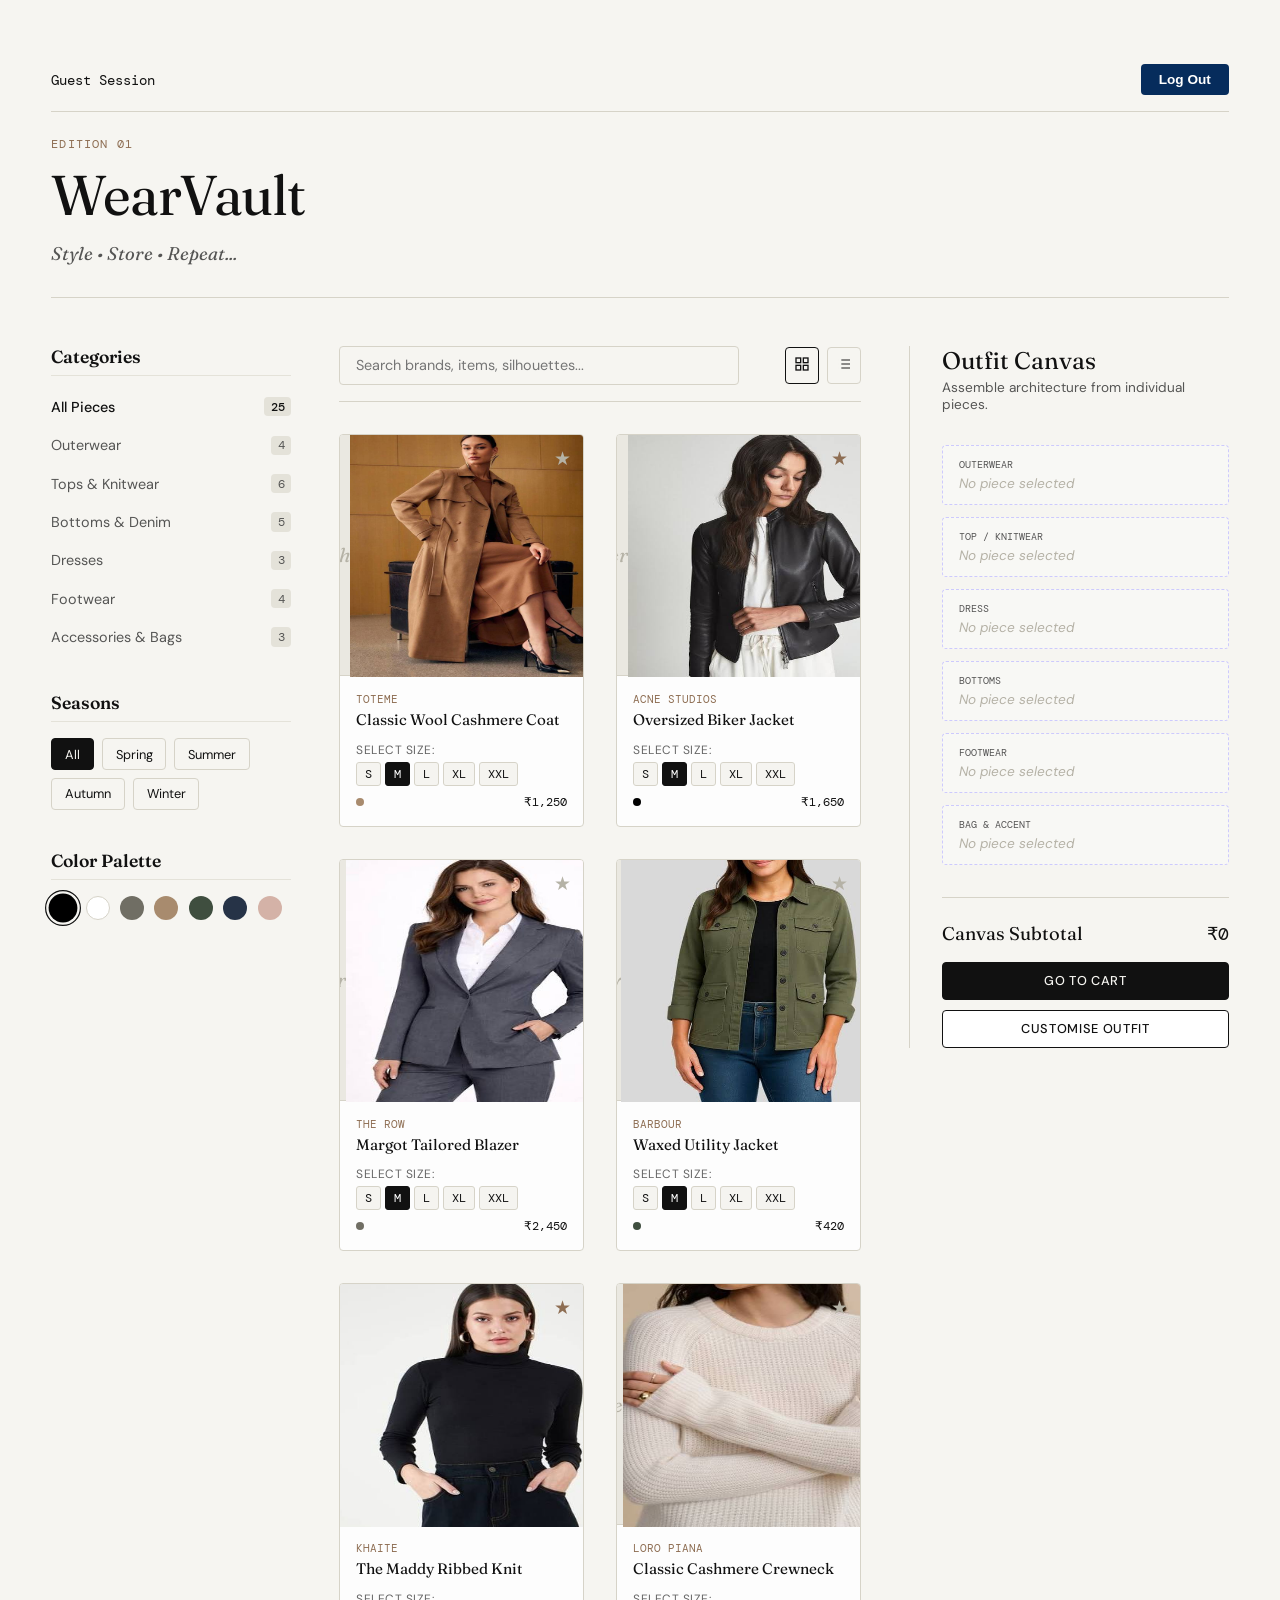
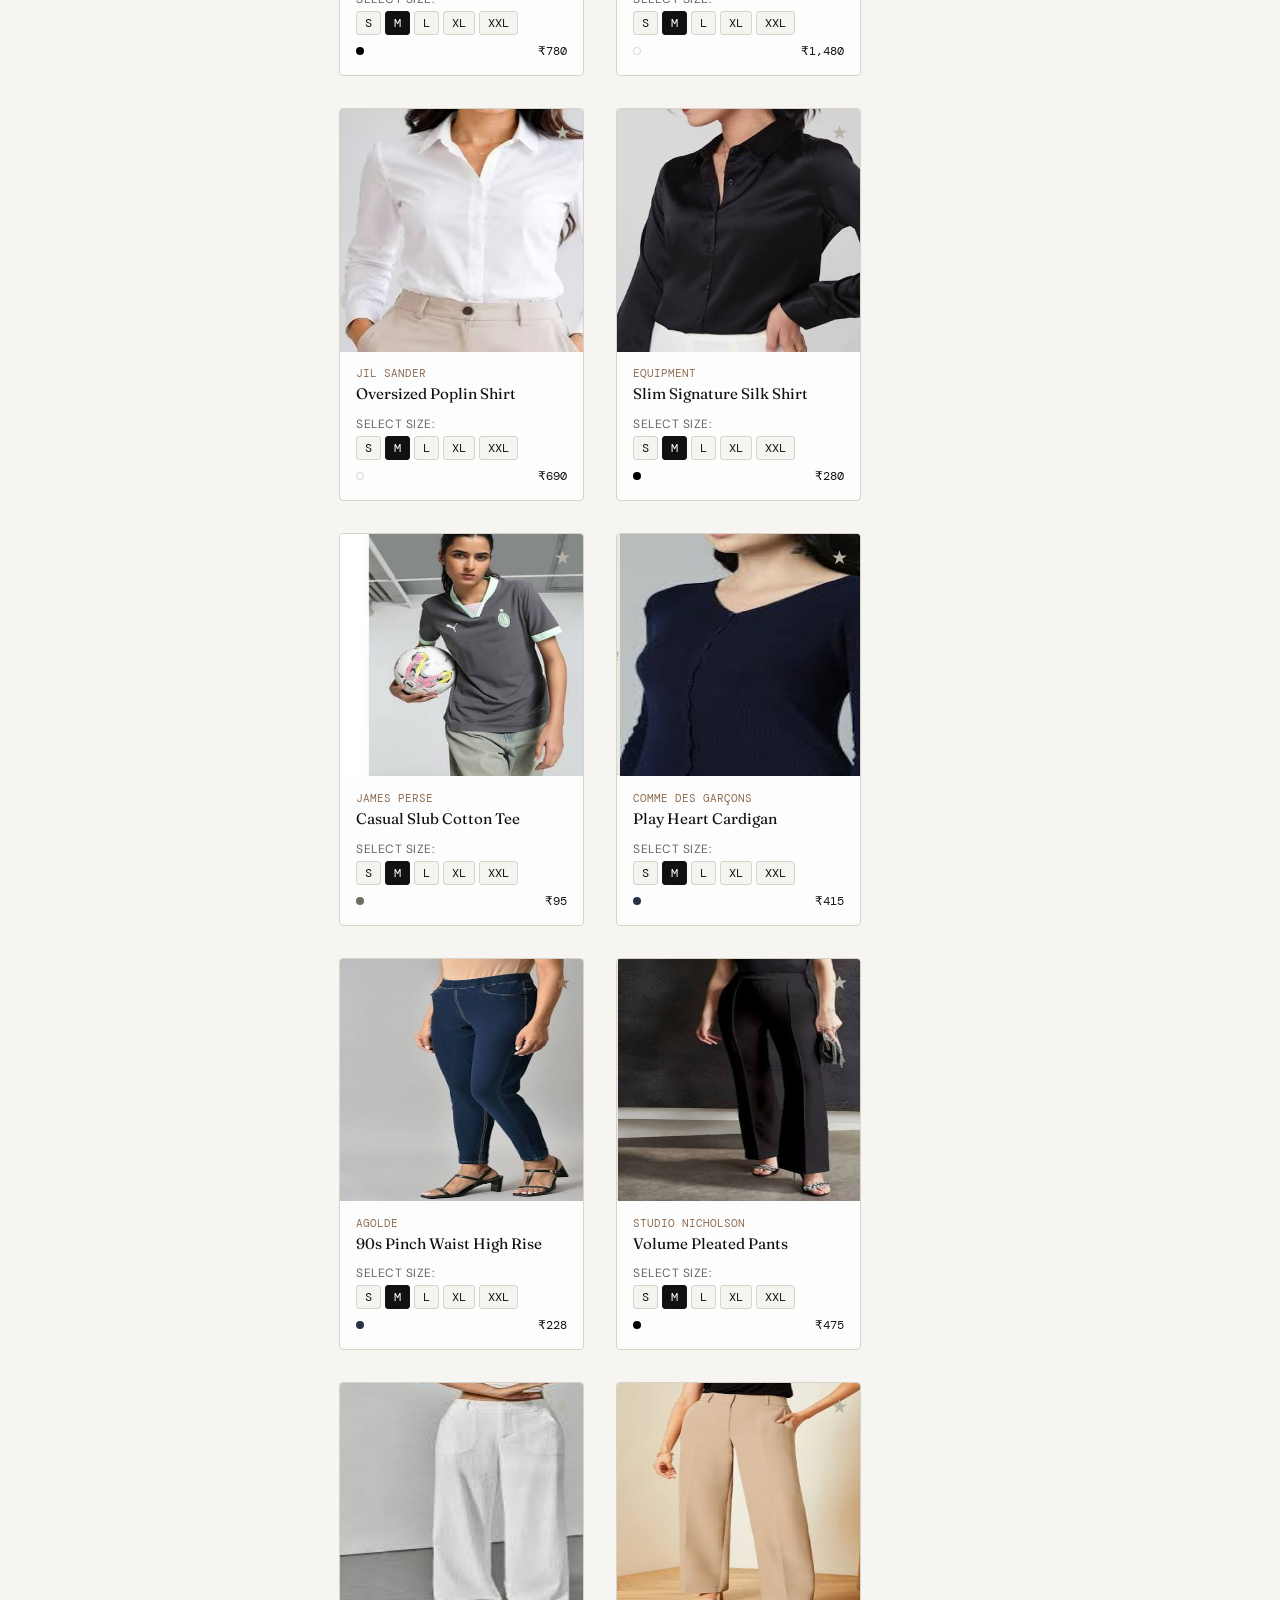
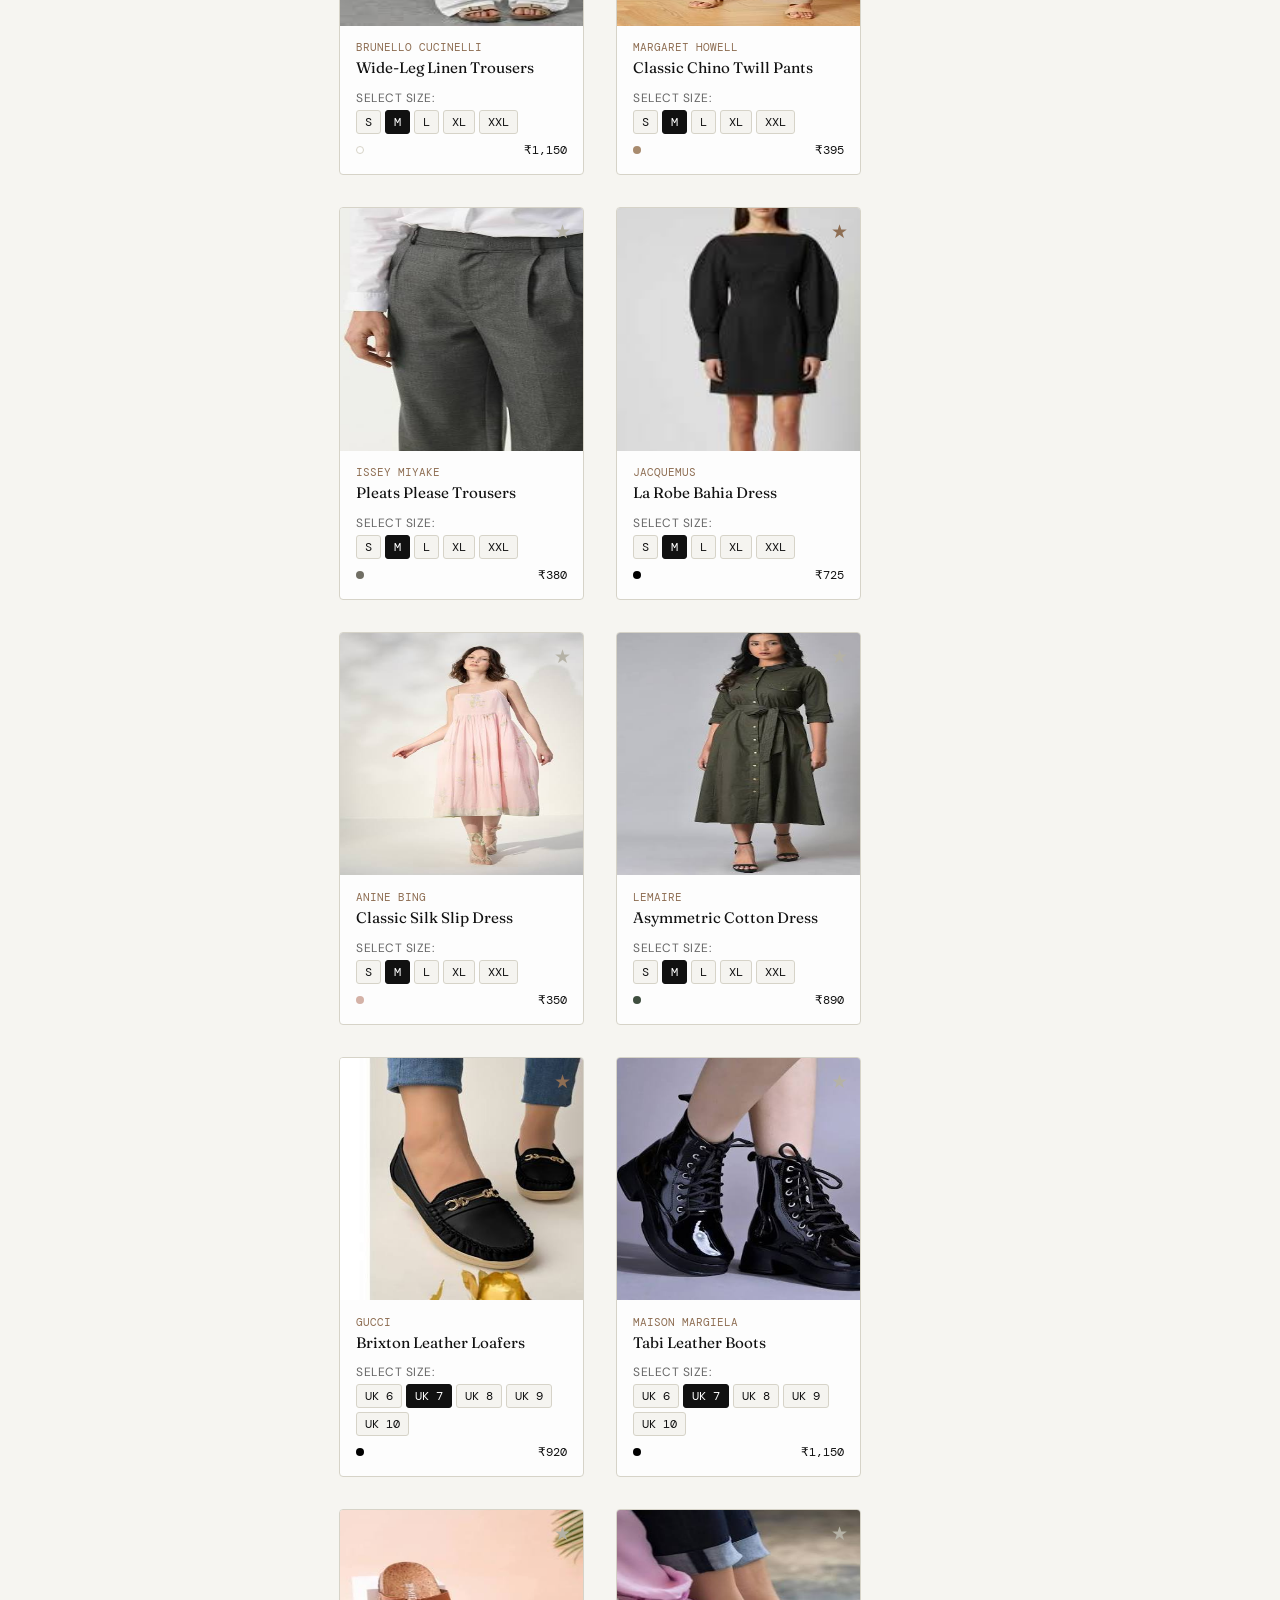
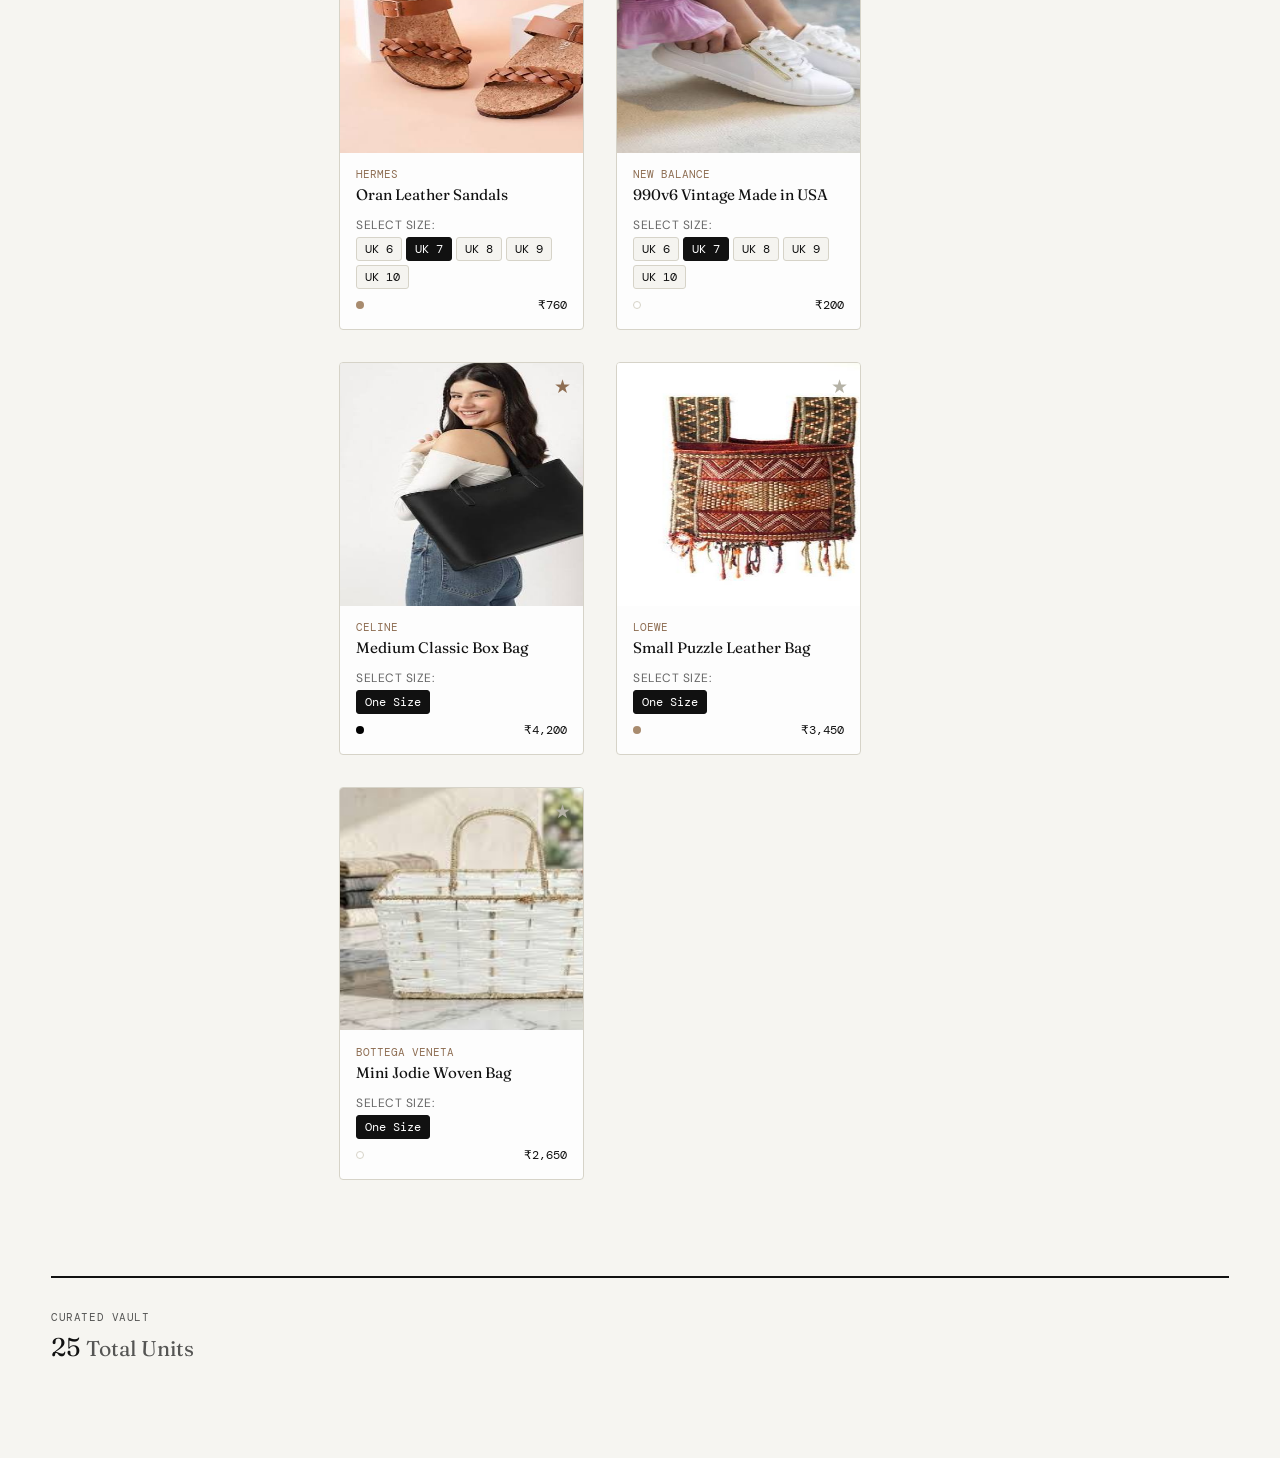
==== commit bc0e21e4: "this is main page" ====
--- a/index.html
+++ b/index.html
@@ -4,19 +4,100 @@
   <meta charset="UTF-8">
   <meta name="viewport" content="width=device-width, initial-scale=1.0">
   <title>The Wardrobe — Editorial Archive</title>
-  <!-- Typography Archetype: Fraunces (Display) + DM Sans (Body) + DM Mono (Data) -->
   <link rel="preconnect" href="https://fonts.googleapis.com">
   <link rel="preconnect" href="https://fonts.gstatic.com" crossorigin>
   <link href="https://fonts.googleapis.com/css2?family=DM+Mono:wght@400;500&family=DM+Sans:ital,opsz,wght@0,9..40,400;0,9..40,500;0,9..40,700;1,9..40,400&family=Fraunces:ital,opsz,wght@0,9..144,400;0,9..144,600;1,9..144,400&display=swap" rel="stylesheet">
   <link rel="stylesheet" href="style.css">
+  <style>
+    /* Top Navigation Header Bar with Corner Logout */
+    .top-header {
+      display: flex;
+      justify-content: space-between;
+      align-items: center;
+      padding: 1rem 0;
+      border-bottom: 1px solid #D6D3C8;
+      margin-bottom: 1.5rem;
+    }
+
+    .user-greeting {
+      font-family: var(--font-data, monospace);
+      font-size: 0.9rem;
+      color: #111;
+    }
+
+    .logout-btn {
+      background: #062c5c;
+      color: #ffffff;
+      border: none;
+      padding: 8px 18px;
+      font-size: 0.85rem;
+      font-weight: bold;
+      border-radius: 4px;
+      cursor: pointer;
+      transition: background 0.2s ease;
+      text-decoration: none;
+    }
+
+    .logout-btn:hover {
+      background: #d9534f;
+    }
+
+    /* Size Selector Styles */
+    .size-selector-wrapper {
+      margin: 8px 0;
+    }
+
+    .size-title {
+      font-size: 0.75rem;
+      color: #666;
+      text-transform: uppercase;
+      letter-spacing: 0.5px;
+      margin-bottom: 4px;
+      display: block;
+    }
+
+    .size-buttons {
+      display: flex;
+      gap: 4px;
+      flex-wrap: wrap;
+    }
+
+    .size-btn {
+      background: #f5f4f0;
+      border: 1px solid #d6d3c8;
+      color: #111;
+      padding: 3px 8px;
+      font-size: 0.75rem;
+      font-family: var(--font-data, monospace);
+      cursor: pointer;
+      border-radius: 3px;
+      transition: all 0.2s ease;
+    }
+
+    .size-btn:hover {
+      border-color: #111;
+    }
+
+    .size-btn.selected {
+      background: #111;
+      color: #fff;
+      border-color: #111;
+    }
+  </style>
 </head>
 <body>
+
+  <!-- Top bar with user context and top-corner Log Out button -->
+  <div class="top-header">
+    <div class="user-greeting" id="userGreeting">Welcome, Guest</div>
+    <button class="logout-btn" id="logoutBtn" onclick="logoutUser()">Log Out</button>
+  </div>
 
   <!-- Editorial Header Banner -->
   <header class="masthead">
     <div class="masthead__meta">Edition 01</div>
     <h1 class="masthead__title">WearVault</h1>
-    <div class="masthead__tagline">Style  Store  Repeat...</div>
+    <div class="masthead__tagline">Style &bull; Store &bull; Repeat...</div>
   </header>
 
   <!-- Macro Editorial Layout Grid -->
@@ -78,15 +159,13 @@
         </div>
       </div>
 
-      <!-- Live Interactive Wardrobe Grid (25 items) -->
       <div class="archive-grid" id="archiveGrid">
-       
-        <!-- Outerwear Section (4 Items) -->
+        <!-- Grid Products -->
         <article class="clothing-card" data-id="1" data-category="outerwear" data-season="winter" data-color="camel">
           <div class="card-visual">
             <div class="placeholder-silhouette">Trench</div>
-  <center> <img src="img1.webp" height="250px" width="285px"></center>         
-<button class="favorite-trigger" aria-label="Favorite item"><span>★</span></button>
+            <center><img src="img1.webp" height="250px" width="285px"></center>         
+            <button class="favorite-trigger" aria-label="Favorite item"><span>★</span></button>
             <div class="hover-overlay">
               <button class="action-btn add-to-outfit-btn">Add to Outfit</button>
             </div>
@@ -94,9 +173,19 @@
           <div class="card-meta">
             <div class="card-meta__brand">Toteme</div>
             <h3 class="card-meta__name">Classic Wool Cashmere Coat</h3>
+            <div class="size-selector-wrapper">
+              <span class="size-title">Select Size:</span>
+              <div class="size-buttons">
+                <button class="size-btn">S</button>
+                <button class="size-btn selected">M</button>
+                <button class="size-btn">L</button>
+                <button class="size-btn">XL</button>
+                <button class="size-btn">XXL</button>
+              </div>
+            </div>
             <div class="card-meta__foot">
               <span class="color-dot" style="background-color: #A88B6E;"></span>
-              <span class="mono-data">$1,250</span>
+              <span class="mono-data">₹1,250</span>
             </div>
           </div>
         </article>
@@ -104,7 +193,7 @@
         <article class="clothing-card" data-id="2" data-category="outerwear" data-season="autumn" data-color="black">
           <div class="card-visual">
             <div class="placeholder-silhouette">Leather</div>
- <center> <img src="img2.jpeg" height="250px" width="290px"></center>  
+            <center><img src="img2.jpeg" height="250px" width="290px"></center>  
             <button class="favorite-trigger is-favorite" aria-label="Favorite item"><span>★</span></button>
             <div class="hover-overlay">
               <button class="action-btn add-to-outfit-btn">Add to Outfit</button>
@@ -112,12 +201,20 @@
           </div>
           <div class="card-meta">
             <div class="card-meta__brand">Acne Studios</div>
-            <h3 class="card-meta__name">Oversized Biker Jacket</h3>                                                                                                                                                                                                                                                                                                                                                                                                                            
-
-
+            <h3 class="card-meta__name">Oversized Biker Jacket</h3>
+            <div class="size-selector-wrapper">
+              <span class="size-title">Select Size:</span>
+              <div class="size-buttons">
+                <button class="size-btn">S</button>
+                <button class="size-btn selected">M</button>
+                <button class="size-btn">L</button>
+                <button class="size-btn">XL</button>
+                <button class="size-btn">XXL</button>
+              </div>
+            </div>
             <div class="card-meta__foot">
               <span class="color-dot" style="background-color: #000000;"></span>
-              <span class="mono-data">$1,650</span>
+              <span class="mono-data">₹1,650</span>
             </div>
           </div>
         </article>
@@ -125,7 +222,7 @@
         <article class="clothing-card" data-id="3" data-category="outerwear" data-season="spring" data-color="grey">
           <div class="card-visual">
             <div class="placeholder-silhouette">Blazer</div>
-<center> <img src="img3.jpeg" height="250px" width="290px"></center>
+            <center><img src="img3.jpeg" height="250px" width="290px"></center>
             <button class="favorite-trigger" aria-label="Favorite item"><span>★</span></button>
             <div class="hover-overlay">
               <button class="action-btn add-to-outfit-btn">Add to Outfit</button>
@@ -134,9 +231,19 @@
           <div class="card-meta">
             <div class="card-meta__brand">The Row</div>
             <h3 class="card-meta__name">Margot Tailored Blazer</h3>
+            <div class="size-selector-wrapper">
+              <span class="size-title">Select Size:</span>
+              <div class="size-buttons">
+                <button class="size-btn">S</button>
+                <button class="size-btn selected">M</button>
+                <button class="size-btn">L</button>
+                <button class="size-btn">XL</button>
+                <button class="size-btn">XXL</button>
+              </div>
+            </div>
             <div class="card-meta__foot">
               <span class="color-dot" style="background-color: #706E64;"></span>
-              <span class="mono-data">$2,450</span>
+              <span class="mono-data">₹2,450</span>
             </div>
           </div>
         </article>
@@ -144,7 +251,7 @@
         <article class="clothing-card" data-id="4" data-category="outerwear" data-season="spring" data-color="olive">
           <div class="card-visual">
             <div class="placeholder-silhouette">Utility</div>
-<center> <img src="img4.jpeg" height="250px" width="290px"></center>
+            <center><img src="img4.jpeg" height="250px" width="290px"></center>
             <button class="favorite-trigger" aria-label="Favorite item"><span>★</span></button>
             <div class="hover-overlay">
               <button class="action-btn add-to-outfit-btn">Add to Outfit</button>
@@ -153,18 +260,28 @@
           <div class="card-meta">
             <div class="card-meta__brand">Barbour</div>
             <h3 class="card-meta__name">Waxed Utility Jacket</h3>
+            <div class="size-selector-wrapper">
+              <span class="size-title">Select Size:</span>
+              <div class="size-buttons">
+                <button class="size-btn">S</button>
+                <button class="size-btn selected">M</button>
+                <button class="size-btn">L</button>
+                <button class="size-btn">XL</button>
+                <button class="size-btn">XXL</button>
+              </div>
+            </div>
             <div class="card-meta__foot">
               <span class="color-dot" style="background-color: #3F4E3F;"></span>
-              <span class="mono-data">$420</span>
-            </div>
-          </div>
-        </article>
-
-        <!-- Tops & Knitwear (6 Items) -->
+              <span class="mono-data">₹420</span>
+            </div>
+          </div>
+        </article>
+
+        <!-- Tops & Knitwear -->
         <article class="clothing-card" data-id="5" data-category="tops" data-season="winter" data-color="black">
           <div class="card-visual">
             <div class="placeholder-silhouette">Knit</div>
-<center> <img src="img5.jpeg" height="250px" width="290px"></center>
+            <center><img src="img5.jpeg" height="250px" width="290px"></center>
             <button class="favorite-trigger is-favorite" aria-label="Favorite item"><span>★</span></button>
             <div class="hover-overlay">
               <button class="action-btn add-to-outfit-btn">Add to Outfit</button>
@@ -173,9 +290,19 @@
           <div class="card-meta">
             <div class="card-meta__brand">Khaite</div>
             <h3 class="card-meta__name">The Maddy Ribbed Knit</h3>
+            <div class="size-selector-wrapper">
+              <span class="size-title">Select Size:</span>
+              <div class="size-buttons">
+                <button class="size-btn">S</button>
+                <button class="size-btn selected">M</button>
+                <button class="size-btn">L</button>
+                <button class="size-btn">XL</button>
+                <button class="size-btn">XXL</button>
+              </div>
+            </div>
             <div class="card-meta__foot">
               <span class="color-dot" style="background-color: #000000;"></span>
-              <span class="mono-data">$780</span>
+              <span class="mono-data">₹780</span>
             </div>
           </div>
         </article>
@@ -183,7 +310,7 @@
         <article class="clothing-card" data-id="6" data-category="tops" data-season="winter" data-color="white">
           <div class="card-visual">
             <div class="placeholder-silhouette">Cashmere</div>
-<center> <img src="img6.jpeg" height="250px" width="320px"></center>
+            <center><img src="img6.jpeg" height="250px" width="320px"></center>
             <button class="favorite-trigger" aria-label="Favorite item"><span>★</span></button>
             <div class="hover-overlay">
               <button class="action-btn add-to-outfit-btn">Add to Outfit</button>
@@ -192,9 +319,19 @@
           <div class="card-meta">
             <div class="card-meta__brand">Loro Piana</div>
             <h3 class="card-meta__name">Classic Cashmere Crewneck</h3>
+            <div class="size-selector-wrapper">
+              <span class="size-title">Select Size:</span>
+              <div class="size-buttons">
+                <button class="size-btn">S</button>
+                <button class="size-btn selected">M</button>
+                <button class="size-btn">L</button>
+                <button class="size-btn">XL</button>
+                <button class="size-btn">XXL</button>
+              </div>
+            </div>
             <div class="card-meta__foot">
               <span class="color-dot" style="background-color: #FFFFFF; border: 1px solid #d6d3c8;"></span>
-              <span class="mono-data">$1,480</span>
+              <span class="mono-data">₹1,480</span>
             </div>
           </div>
         </article>
@@ -202,8 +339,7 @@
         <article class="clothing-card" data-id="7" data-category="tops" data-season="spring" data-color="white">
           <div class="card-visual">
             <div class="placeholder-silhouette">Poplin</div>
-<center> <img src="img7.avif" height="250px" width="320px"></center>
-
+            <center><img src="img7.avif" height="250px" width="320px"></center>
             <button class="favorite-trigger" aria-label="Favorite item"><span>★</span></button>
             <div class="hover-overlay">
               <button class="action-btn add-to-outfit-btn">Add to Outfit</button>
@@ -212,9 +348,19 @@
           <div class="card-meta">
             <div class="card-meta__brand">Jil Sander</div>
             <h3 class="card-meta__name">Oversized Poplin Shirt</h3>
+            <div class="size-selector-wrapper">
+              <span class="size-title">Select Size:</span>
+              <div class="size-buttons">
+                <button class="size-btn">S</button>
+                <button class="size-btn selected">M</button>
+                <button class="size-btn">L</button>
+                <button class="size-btn">XL</button>
+                <button class="size-btn">XXL</button>
+              </div>
+            </div>
             <div class="card-meta__foot">
               <span class="color-dot" style="background-color: #FFFFFF; border: 1px solid #d6d3c8;"></span>
-              <span class="mono-data">$690</span>
+              <span class="mono-data">₹690</span>
             </div>
           </div>
         </article>
@@ -222,8 +368,7 @@
         <article class="clothing-card" data-id="8" data-category="tops" data-season="summer" data-color="black">
           <div class="card-visual">
             <div class="placeholder-silhouette">Silk</div>
-<center> <img src="img8.jpeg" height="250px" width="320px"></center>
-
+            <center><img src="img8.jpeg" height="250px" width="320px"></center>
             <button class="favorite-trigger" aria-label="Favorite item"><span>★</span></button>
             <div class="hover-overlay">
               <button class="action-btn add-to-outfit-btn">Add to Outfit</button>
@@ -232,9 +377,19 @@
           <div class="card-meta">
             <div class="card-meta__brand">Equipment</div>
             <h3 class="card-meta__name">Slim Signature Silk Shirt</h3>
+            <div class="size-selector-wrapper">
+              <span class="size-title">Select Size:</span>
+              <div class="size-buttons">
+                <button class="size-btn">S</button>
+                <button class="size-btn selected">M</button>
+                <button class="size-btn">L</button>
+                <button class="size-btn">XL</button>
+                <button class="size-btn">XXL</button>
+              </div>
+            </div>
             <div class="card-meta__foot">
               <span class="color-dot" style="background-color: #000000;"></span>
-              <span class="mono-data">$280</span>
+              <span class="mono-data">₹280</span>
             </div>
           </div>
         </article>
@@ -242,8 +397,7 @@
         <article class="clothing-card" data-id="9" data-category="tops" data-season="summer" data-color="grey">
           <div class="card-visual">
             <div class="placeholder-silhouette">Jersey</div>
-<center> <img src="img9.jpeg" height="250px" width="320px"></center>
-
+            <center><img src="img9.jpeg" height="250px" width="320px"></center>
             <button class="favorite-trigger" aria-label="Favorite item"><span>★</span></button>
             <div class="hover-overlay">
               <button class="action-btn add-to-outfit-btn">Add to Outfit</button>
@@ -252,9 +406,19 @@
           <div class="card-meta">
             <div class="card-meta__brand">James Perse</div>
             <h3 class="card-meta__name">Casual Slub Cotton Tee</h3>
+            <div class="size-selector-wrapper">
+              <span class="size-title">Select Size:</span>
+              <div class="size-buttons">
+                <button class="size-btn">S</button>
+                <button class="size-btn selected">M</button>
+                <button class="size-btn">L</button>
+                <button class="size-btn">XL</button>
+                <button class="size-btn">XXL</button>
+              </div>
+            </div>
             <div class="card-meta__foot">
               <span class="color-dot" style="background-color: #706E64;"></span>
-              <span class="mono-data">$95</span>
+              <span class="mono-data">₹95</span>
             </div>
           </div>
         </article>
@@ -262,8 +426,7 @@
         <article class="clothing-card" data-id="10" data-category="tops" data-season="autumn" data-color="navy">
           <div class="card-visual">
             <div class="placeholder-silhouette">Cardigan</div>
-<center> <img src="img0.jpeg" height="250px" width="320px"></center>
-
+            <center><img src="img0.jpeg" height="250px" width="320px"></center>
             <button class="favorite-trigger" aria-label="Favorite item"><span>★</span></button>
             <div class="hover-overlay">
               <button class="action-btn add-to-outfit-btn">Add to Outfit</button>
@@ -272,19 +435,28 @@
           <div class="card-meta">
             <div class="card-meta__brand">Comme des Garçons</div>
             <h3 class="card-meta__name">Play Heart Cardigan</h3>
+            <div class="size-selector-wrapper">
+              <span class="size-title">Select Size:</span>
+              <div class="size-buttons">
+                <button class="size-btn">S</button>
+                <button class="size-btn selected">M</button>
+                <button class="size-btn">L</button>
+                <button class="size-btn">XL</button>
+                <button class="size-btn">XXL</button>
+              </div>
+            </div>
             <div class="card-meta__foot">
               <span class="color-dot" style="background-color: #263347;"></span>
-              <span class="mono-data">$415</span>
-            </div>
-          </div>
-        </article>
-
-        <!-- Bottoms & Denim (5 Items) -->
+              <span class="mono-data">₹415</span>
+            </div>
+          </div>
+        </article>
+
+        <!-- Bottoms & Denim -->
         <article class="clothing-card" data-id="11" data-category="bottoms" data-season="all" data-color="navy">
           <div class="card-visual">
             <div class="placeholder-silhouette">Denim</div>
-<center> <img src="img11.jpeg" height="250px" width="320px">></center>
-
+            <center><img src="img11.jpeg" height="250px" width="320px"></center>
             <button class="favorite-trigger is-favorite" aria-label="Favorite item"><span>★</span></button>
             <div class="hover-overlay">
               <button class="action-btn add-to-outfit-btn">Add to Outfit</button>
@@ -293,9 +465,19 @@
           <div class="card-meta">
             <div class="card-meta__brand">Agolde</div>
             <h3 class="card-meta__name">90s Pinch Waist High Rise</h3>
+            <div class="size-selector-wrapper">
+              <span class="size-title">Select Size:</span>
+              <div class="size-buttons">
+                <button class="size-btn">S</button>
+                <button class="size-btn selected">M</button>
+                <button class="size-btn">L</button>
+                <button class="size-btn">XL</button>
+                <button class="size-btn">XXL</button>
+              </div>
+            </div>
             <div class="card-meta__foot">
               <span class="color-dot" style="background-color: #263347;"></span>
-              <span class="mono-data">$228</span>
+              <span class="mono-data">₹228</span>
             </div>
           </div>
         </article>
@@ -303,8 +485,7 @@
         <article class="clothing-card" data-id="12" data-category="bottoms" data-season="spring" data-color="black">
           <div class="card-visual">
             <div class="placeholder-silhouette">Trousers</div>
-<center> <img src="img12.jpeg" height="250px" width="320px"></center>
-
+            <center><img src="img12.jpeg" height="250px" width="320px"></center>
             <button class="favorite-trigger" aria-label="Favorite item"><span>★</span></button>
             <div class="hover-overlay">
               <button class="action-btn add-to-outfit-btn">Add to Outfit</button>
@@ -313,9 +494,19 @@
           <div class="card-meta">
             <div class="card-meta__brand">Studio Nicholson</div>
             <h3 class="card-meta__name">Volume Pleated Pants</h3>
+            <div class="size-selector-wrapper">
+              <span class="size-title">Select Size:</span>
+              <div class="size-buttons">
+                <button class="size-btn">S</button>
+                <button class="size-btn selected">M</button>
+                <button class="size-btn">L</button>
+                <button class="size-btn">XL</button>
+                <button class="size-btn">XXL</button>
+              </div>
+            </div>
             <div class="card-meta__foot">
               <span class="color-dot" style="background-color: #000000;"></span>
-              <span class="mono-data">$475</span>
+              <span class="mono-data">₹475</span>
             </div>
           </div>
         </article>
@@ -323,8 +514,7 @@
         <article class="clothing-card" data-id="13" data-category="bottoms" data-season="summer" data-color="white">
           <div class="card-visual">
             <div class="placeholder-silhouette">Linen</div>
-<center> <img src="img13.jpeg" height="250px" width="320px"></center>
-
+            <center><img src="img13.jpeg" height="250px" width="320px"></center>
             <button class="favorite-trigger" aria-label="Favorite item"><span>★</span></button>
             <div class="hover-overlay">
               <button class="action-btn add-to-outfit-btn">Add to Outfit</button>
@@ -333,9 +523,19 @@
           <div class="card-meta">
             <div class="card-meta__brand">Brunello Cucinelli</div>
             <h3 class="card-meta__name">Wide-Leg Linen Trousers</h3>
+            <div class="size-selector-wrapper">
+              <span class="size-title">Select Size:</span>
+              <div class="size-buttons">
+                <button class="size-btn">S</button>
+                <button class="size-btn selected">M</button>
+                <button class="size-btn">L</button>
+                <button class="size-btn">XL</button>
+                <button class="size-btn">XXL</button>
+              </div>
+            </div>
             <div class="card-meta__foot">
               <span class="color-dot" style="background-color: #FFFFFF; border: 1px solid #d6d3c8;"></span>
-              <span class="mono-data">$1,150</span>
+              <span class="mono-data">₹1,150</span>
             </div>
           </div>
         </article>
@@ -343,8 +543,7 @@
         <article class="clothing-card" data-id="14" data-category="bottoms" data-season="autumn" data-color="camel">
           <div class="card-visual">
             <div class="placeholder-silhouette">Chino</div>
-<center> <img src="img14.jpeg" height="250px" width="320px"></center>
-
+            <center><img src="img14.jpeg" height="250px" width="320px"></center>
             <button class="favorite-trigger" aria-label="Favorite item"><span>★</span></button>
             <div class="hover-overlay">
               <button class="action-btn add-to-outfit-btn">Add to Outfit</button>
@@ -353,9 +552,19 @@
           <div class="card-meta">
             <div class="card-meta__brand">Margaret Howell</div>
             <h3 class="card-meta__name">Classic Chino Twill Pants</h3>
+            <div class="size-selector-wrapper">
+              <span class="size-title">Select Size:</span>
+              <div class="size-buttons">
+                <button class="size-btn">S</button>
+                <button class="size-btn selected">M</button>
+                <button class="size-btn">L</button>
+                <button class="size-btn">XL</button>
+                <button class="size-btn">XXL</button>
+              </div>
+            </div>
             <div class="card-meta__foot">
               <span class="color-dot" style="background-color: #A88B6E;"></span>
-              <span class="mono-data">$395</span>
+              <span class="mono-data">₹395</span>
             </div>
           </div>
         </article>
@@ -363,8 +572,7 @@
         <article class="clothing-card" data-id="15" data-category="bottoms" data-season="winter" data-color="grey">
           <div class="card-visual">
             <div class="placeholder-silhouette">Flannel</div>
-<center> <img src="img15.jpeg" height="250px" width="320px"></center>
-
+            <center><img src="img15.jpeg" height="250px" width="320px"></center>
             <button class="favorite-trigger" aria-label="Favorite item"><span>★</span></button>
             <div class="hover-overlay">
               <button class="action-btn add-to-outfit-btn">Add to Outfit</button>
@@ -373,19 +581,28 @@
           <div class="card-meta">
             <div class="card-meta__brand">Issey Miyake</div>
             <h3 class="card-meta__name">Pleats Please Trousers</h3>
+            <div class="size-selector-wrapper">
+              <span class="size-title">Select Size:</span>
+              <div class="size-buttons">
+                <button class="size-btn">S</button>
+                <button class="size-btn selected">M</button>
+                <button class="size-btn">L</button>
+                <button class="size-btn">XL</button>
+                <button class="size-btn">XXL</button>
+              </div>
+            </div>
             <div class="card-meta__foot">
               <span class="color-dot" style="background-color: #706E64;"></span>
-              <span class="mono-data">$380</span>
-            </div>
-          </div>
-        </article>
-
-        <!-- Dresses (3 Items) -->
+              <span class="mono-data">₹380</span>
+            </div>
+          </div>
+        </article>
+
+        <!-- Dresses -->
         <article class="clothing-card" data-id="16" data-category="dresses" data-season="summer" data-color="black">
           <div class="card-visual">
             <div class="placeholder-silhouette">Dress</div>
-<center> <img src="img06.jpeg" height="250px" width="320px"></center>
-
+            <center><img src="img06.jpeg" height="250px" width="320px"></center>
             <button class="favorite-trigger is-favorite" aria-label="Favorite item"><span>★</span></button>
             <div class="hover-overlay">
               <button class="action-btn add-to-outfit-btn">Add to Outfit</button>
@@ -394,9 +611,19 @@
           <div class="card-meta">
             <div class="card-meta__brand">Jacquemus</div>
             <h3 class="card-meta__name">La Robe Bahia Dress</h3>
+            <div class="size-selector-wrapper">
+              <span class="size-title">Select Size:</span>
+              <div class="size-buttons">
+                <button class="size-btn">S</button>
+                <button class="size-btn selected">M</button>
+                <button class="size-btn">L</button>
+                <button class="size-btn">XL</button>
+                <button class="size-btn">XXL</button>
+              </div>
+            </div>
             <div class="card-meta__foot">
               <span class="color-dot" style="background-color: #000000;"></span>
-              <span class="mono-data">$725</span>
+              <span class="mono-data">₹725</span>
             </div>
           </div>
         </article>
@@ -404,8 +631,7 @@
         <article class="clothing-card" data-id="17" data-category="dresses" data-season="spring" data-color="blush">
           <div class="card-visual">
             <div class="placeholder-silhouette">Slip</div>
-<center> <img src="img17.jpeg" height="250px" width="320px"></center>
-
+            <center><img src="img17.jpeg" height="250px" width="320px"></center>
             <button class="favorite-trigger" aria-label="Favorite item"><span>★</span></button>
             <div class="hover-overlay">
               <button class="action-btn add-to-outfit-btn">Add to Outfit</button>
@@ -414,9 +640,19 @@
           <div class="card-meta">
             <div class="card-meta__brand">Anine Bing</div>
             <h3 class="card-meta__name">Classic Silk Slip Dress</h3>
+            <div class="size-selector-wrapper">
+              <span class="size-title">Select Size:</span>
+              <div class="size-buttons">
+                <button class="size-btn">S</button>
+                <button class="size-btn selected">M</button>
+                <button class="size-btn">L</button>
+                <button class="size-btn">XL</button>
+                <button class="size-btn">XXL</button>
+              </div>
+            </div>
             <div class="card-meta__foot">
               <span class="color-dot" style="background-color: #D4B2A7;"></span>
-              <span class="mono-data">$350</span>
+              <span class="mono-data">₹350</span>
             </div>
           </div>
         </article>
@@ -424,8 +660,7 @@
         <article class="clothing-card" data-id="18" data-category="dresses" data-season="autumn" data-color="olive">
           <div class="card-visual">
             <div class="placeholder-silhouette">Shirt Dress</div>
-<center> <img src="img18.jpeg" height="250px" width="320px"></center>
-
+            <center><img src="img18.jpeg" height="250px" width="320px"></center>
             <button class="favorite-trigger" aria-label="Favorite item"><span>★</span></button>
             <div class="hover-overlay">
               <button class="action-btn add-to-outfit-btn">Add to Outfit</button>
@@ -434,19 +669,28 @@
           <div class="card-meta">
             <div class="card-meta__brand">Lemaire</div>
             <h3 class="card-meta__name">Asymmetric Cotton Dress</h3>
+            <div class="size-selector-wrapper">
+              <span class="size-title">Select Size:</span>
+              <div class="size-buttons">
+                <button class="size-btn">S</button>
+                <button class="size-btn selected">M</button>
+                <button class="size-btn">L</button>
+                <button class="size-btn">XL</button>
+                <button class="size-btn">XXL</button>
+              </div>
+            </div>
             <div class="card-meta__foot">
               <span class="color-dot" style="background-color: #3F4E3F;"></span>
-              <span class="mono-data">$890</span>
-            </div>
-          </div>
-        </article>
-
-        <!-- Footwear (4 Items) -->
+              <span class="mono-data">₹890</span>
+            </div>
+          </div>
+        </article>
+
+        <!-- Footwear -->
         <article class="clothing-card" data-id="19" data-category="shoes" data-season="all" data-color="black">
           <div class="card-visual">
             <div class="placeholder-silhouette">Loafer</div>
-<center> <img src="img19.jpeg" height="250px" width="320px"></center>
-
+            <center><img src="img19.jpeg" height="250px" width="320px"></center>
             <button class="favorite-trigger is-favorite" aria-label="Favorite item"><span>★</span></button>
             <div class="hover-overlay">
               <button class="action-btn add-to-outfit-btn">Add to Outfit</button>
@@ -455,9 +699,19 @@
           <div class="card-meta">
             <div class="card-meta__brand">Gucci</div>
             <h3 class="card-meta__name">Brixton Leather Loafers</h3>
+            <div class="size-selector-wrapper">
+              <span class="size-title">Select Size:</span>
+              <div class="size-buttons">
+                <button class="size-btn">UK 6</button>
+                <button class="size-btn selected">UK 7</button>
+                <button class="size-btn">UK 8</button>
+                <button class="size-btn">UK 9</button>
+                <button class="size-btn">UK 10</button>
+              </div>
+            </div>
             <div class="card-meta__foot">
               <span class="color-dot" style="background-color: #000000;"></span>
-              <span class="mono-data">$920</span>
+              <span class="mono-data">₹920</span>
             </div>
           </div>
         </article>
@@ -465,8 +719,7 @@
         <article class="clothing-card" data-id="20" data-category="shoes" data-season="winter" data-color="black">
           <div class="card-visual">
             <div class="placeholder-silhouette">Boot</div>
-<center> <img src="img20.jpeg" height="250px" width="320px"></center>
-
+            <center><img src="img20.jpeg" height="250px" width="320px"></center>
             <button class="favorite-trigger" aria-label="Favorite item"><span>★</span></button>
             <div class="hover-overlay">
               <button class="action-btn add-to-outfit-btn">Add to Outfit</button>
@@ -475,9 +728,19 @@
           <div class="card-meta">
             <div class="card-meta__brand">Maison Margiela</div>
             <h3 class="card-meta__name">Tabi Leather Boots</h3>
+            <div class="size-selector-wrapper">
+              <span class="size-title">Select Size:</span>
+              <div class="size-buttons">
+                <button class="size-btn">UK 6</button>
+                <button class="size-btn selected">UK 7</button>
+                <button class="size-btn">UK 8</button>
+                <button class="size-btn">UK 9</button>
+                <button class="size-btn">UK 10</button>
+              </div>
+            </div>
             <div class="card-meta__foot">
               <span class="color-dot" style="background-color: #000000;"></span>
-              <span class="mono-data">$1,150</span>
+              <span class="mono-data">₹1,150</span>
             </div>
           </div>
         </article>
@@ -485,8 +748,7 @@
         <article class="clothing-card" data-id="21" data-category="shoes" data-season="summer" data-color="camel">
           <div class="card-visual">
             <div class="placeholder-silhouette">Sandal</div>
-<center> <img src="img21.jpeg" height="250px" width="320px"></center>
-
+            <center><img src="img21.jpeg" height="250px" width="320px"></center>
             <button class="favorite-trigger" aria-label="Favorite item"><span>★</span></button>
             <div class="hover-overlay">
               <button class="action-btn add-to-outfit-btn">Add to Outfit</button>
@@ -495,9 +757,19 @@
           <div class="card-meta">
             <div class="card-meta__brand">Hermes</div>
             <h3 class="card-meta__name">Oran Leather Sandals</h3>
+            <div class="size-selector-wrapper">
+              <span class="size-title">Select Size:</span>
+              <div class="size-buttons">
+                <button class="size-btn">UK 6</button>
+                <button class="size-btn selected">UK 7</button>
+                <button class="size-btn">UK 8</button>
+                <button class="size-btn">UK 9</button>
+                <button class="size-btn">UK 10</button>
+              </div>
+            </div>
             <div class="card-meta__foot">
               <span class="color-dot" style="background-color: #A88B6E;"></span>
-              <span class="mono-data">$760</span>
+              <span class="mono-data">₹760</span>
             </div>
           </div>
         </article>
@@ -505,8 +777,7 @@
         <article class="clothing-card" data-id="22" data-category="shoes" data-season="spring" data-color="white">
           <div class="card-visual">
             <div class="placeholder-silhouette">Trainer</div>
-<center> <img src="img22.jpeg" height="250px" width="320px"></center>
-
+            <center><img src="img22.jpeg" height="250px" width="320px"></center>
             <button class="favorite-trigger" aria-label="Favorite item"><span>★</span></button>
             <div class="hover-overlay">
               <button class="action-btn add-to-outfit-btn">Add to Outfit</button>
@@ -515,19 +786,28 @@
           <div class="card-meta">
             <div class="card-meta__brand">New Balance</div>
             <h3 class="card-meta__name">990v6 Vintage Made in USA</h3>
+            <div class="size-selector-wrapper">
+              <span class="size-title">Select Size:</span>
+              <div class="size-buttons">
+                <button class="size-btn">UK 6</button>
+                <button class="size-btn selected">UK 7</button>
+                <button class="size-btn">UK 8</button>
+                <button class="size-btn">UK 9</button>
+                <button class="size-btn">UK 10</button>
+              </div>
+            </div>
             <div class="card-meta__foot">
               <span class="color-dot" style="background-color: #FFFFFF; border: 1px solid #d6d3c8;"></span>
-              <span class="mono-data">$200</span>
-            </div>
-          </div>
-        </article>
-
-        <!-- Bags & Accessories (3 Items) -->
+              <span class="mono-data">₹200</span>
+            </div>
+          </div>
+        </article>
+
+        <!-- Bags & Accessories -->
         <article class="clothing-card" data-id="23" data-category="bags" data-season="all" data-color="black">
           <div class="card-visual">
             <div class="placeholder-silhouette">Tote</div>
-<center> <img src="img23.jpeg" height="250px" width="320px"></center>
-
+            <center><img src="img23.jpeg" height="250px" width="320px"></center>
             <button class="favorite-trigger is-favorite" aria-label="Favorite item"><span>★</span></button>
             <div class="hover-overlay">
               <button class="action-btn add-to-outfit-btn">Add to Outfit</button>
@@ -536,9 +816,15 @@
           <div class="card-meta">
             <div class="card-meta__brand">Celine</div>
             <h3 class="card-meta__name">Medium Classic Box Bag</h3>
+            <div class="size-selector-wrapper">
+              <span class="size-title">Select Size:</span>
+              <div class="size-buttons">
+                <button class="size-btn selected">One Size</button>
+              </div>
+            </div>
             <div class="card-meta__foot">
               <span class="color-dot" style="background-color: #000000;"></span>
-              <span class="mono-data">$4,200</span>
+              <span class="mono-data">₹4,200</span>
             </div>
           </div>
         </article>
@@ -546,8 +832,7 @@
         <article class="clothing-card" data-id="24" data-category="bags" data-season="all" data-color="camel">
           <div class="card-visual">
             <div class="placeholder-silhouette">Saddle Bag</div>
-<center> <img src="img24.jpeg" height="250px" width="320px"></center>
-
+            <center><img src="img24.jpeg" height="250px" width="320px"></center>
             <button class="favorite-trigger" aria-label="Favorite item"><span>★</span></button>
             <div class="hover-overlay">
               <button class="action-btn add-to-outfit-btn">Add to Outfit</button>
@@ -556,9 +841,15 @@
           <div class="card-meta">
             <div class="card-meta__brand">Loewe</div>
             <h3 class="card-meta__name">Small Puzzle Leather Bag</h3>
+            <div class="size-selector-wrapper">
+              <span class="size-title">Select Size:</span>
+              <div class="size-buttons">
+                <button class="size-btn selected">One Size</button>
+              </div>
+            </div>
             <div class="card-meta__foot">
               <span class="color-dot" style="background-color: #A88B6E;"></span>
-              <span class="mono-data">$3,450</span>
+              <span class="mono-data">₹3,450</span>
             </div>
           </div>
         </article>
@@ -566,8 +857,7 @@
         <article class="clothing-card" data-id="25" data-category="bags" data-season="summer" data-color="white">
           <div class="card-visual">
             <div class="placeholder-silhouette">Woven Basket</div>
-<center> <img src="img25.jpeg" height="250px" width="320px"></center>
-
+            <center><img src="img25.jpeg" height="250px" width="320px"></center>
             <button class="favorite-trigger" aria-label="Favorite item"><span>★</span></button>
             <div class="hover-overlay">
               <button class="action-btn add-to-outfit-btn">Add to Outfit</button>
@@ -576,9 +866,15 @@
           <div class="card-meta">
             <div class="card-meta__brand">Bottega Veneta</div>
             <h3 class="card-meta__name">Mini Jodie Woven Bag</h3>
+            <div class="size-selector-wrapper">
+              <span class="size-title">Select Size:</span>
+              <div class="size-buttons">
+                <button class="size-btn selected">One Size</button>
+              </div>
+            </div>
             <div class="card-meta__foot">
               <span class="color-dot" style="background-color: #FFFFFF; border: 1px solid #d6d3c8;"></span>
-              <span class="mono-data">$2,650</span>
+              <span class="mono-data">₹2,650</span>
             </div>
           </div>
         </article>
@@ -622,39 +918,44 @@
         <div class="builder-summary">
           <div class="summary-row">
             <span>Canvas Subtotal</span>
-            <span class="mono-data" id="outfitSubtotal">$0</span>
+            <span class="mono-data" id="outfitSubtotal">₹0</span>
           </div>
           <button class="action-btn action-btn--dark w-full" id="saveOutfitBtn">Go To Cart</button>
+          
+          <!-- Anchor tag added to redirect to customise.html -->
+          <a href="customise.html" style="text-decoration: none; display: block;">
+            <button class="action-btn w-full" id="customiseOutfitBtn" style="margin-top: 10px; background-color: #ffffff; color: #111111; border: 1px solid #111111;">Customise Outfit</button>
+          </a>
         </div>
       </div>
     </aside>
 
   </div>
 
-  <!-- Editorial Ledger Footer Statistics -->
   <footer class="ledger-stats">
     <div class="ledger-stat-block">
       <span class="ledger-label">Curated Vault</span>
       <span class="ledger-value">25 <small class="text-muted">Total Units</small></span>
     </div>
-    <div class="ledger-stat-block">
-      <span class="ledger-label">Archived Value</span>
-      <span class="ledger-value">$28,736<small class="mono-data text-muted" style="font-size:0.75rem; font-weight:400; display:block; margin-top:0.25rem;">Est. Replacement Cost</small></span>
-    </div>
-    <div class="ledger-stat-block">
-      <span class="ledger-label">Uniform Foundations</span>
-      <span class="ledger-value">6 <small class="text-muted">Pinned Favorites</small></span>
-    </div>
-    <div class="ledger-stat-block">
-      <span class="ledger-label">High Utility Piece</span>
-      <span class="ledger-value" style="font-size: 1.1rem;">New Balance 990v6 <small class="text-muted" style="display:block; font-size:0.75rem; margin-top:0.25rem;">112 Lifetime Wears</small></span>
-    </div>
   </footer>
 
-  <!-- Declarative Logic Core -->
   <script>
+    function logoutUser() {
+      localStorage.removeItem('currentUser');
+      window.location.href = "login.html";
+    }
+
     document.addEventListener('DOMContentLoaded', () => {
-      // DOM Selectors
+      // 1. User auth display
+      const user = JSON.parse(localStorage.getItem('currentUser'));
+      const greeting = document.getElementById('userGreeting');
+      if (user) {
+        greeting.textContent = `Logged in as: ${user.fname || user.email}`;
+      } else {
+        greeting.textContent = "Guest Session";
+      }
+
+      // 2. DOM Selectors
       const searchInput = document.getElementById('wardrobeSearch');
       const gridToggle = document.getElementById('gridToggle');
       const listToggle = document.getElementById('listToggle');
@@ -665,22 +966,22 @@
       const cards = document.querySelectorAll('.clothing-card');
       const slots = document.querySelectorAll('.slot');
       const subtotalEl = document.getElementById('outfitSubtotal');
-      const saveBtn = document.getElementById('saveOutfitBtn');
-
-      // State Objects
+      const goToCartBtn = document.getElementById('saveOutfitBtn');
+
+      // 3. State Objects
       let activeFilters = { category: 'all', season: 'all', color: 'all', search: '' };
       let outfitAssembly = { outerwear: null, tops: null, dresses: null, bottoms: null, shoes: null, bags: null };
 
-      // Filter Logic Engine
+      // 4. Filtering Engine
       function evaluateFilters() {
         cards.forEach(card => {
           const matchCat = activeFilters.category === 'all' || card.dataset.category === activeFilters.category;
           const matchSea = activeFilters.season === 'all' || card.dataset.season === activeFilters.season || card.dataset.season === 'all';
           const matchCol = activeFilters.color === 'all' || card.dataset.color === activeFilters.color;
-         
           const textSearch = activeFilters.search.toLowerCase();
-          const brandText = card.querySelector('.card-meta__brand').textContent.toLowerCase();
-          const nameText = card.querySelector('.card-meta__name').textContent.toLowerCase();
+          
+          const brandText = card.querySelector('.card-meta__brand')?.textContent.toLowerCase() || '';
+          const nameText = card.querySelector('.card-meta__name')?.textContent.toLowerCase() || '';
           const matchText = brandText.includes(textSearch) || nameText.includes(textSearch);
 
           if (matchCat && matchSea && matchCol && matchText) {
@@ -691,25 +992,14 @@
         });
       }
 
-      // Event Listeners: Search & Views
-      searchInput.addEventListener('input', (e) => {
-        activeFilters.search = e.target.value;
-        evaluateFilters();
-      });
-
-      gridToggle.addEventListener('click', () => {
-        gridToggle.classList.add('active');
-        listToggle.classList.remove('active');
-        archiveGrid.classList.remove('compact-list-view');
-      });
-
-      listToggle.addEventListener('click', () => {
-        listToggle.classList.add('active');
-        gridToggle.classList.remove('active');
-        archiveGrid.classList.add('compact-list-view');
-      });
-
-      // Navigation & Layout State Controls
+      // 5. Filter & View Event Listeners
+      if (searchInput) {
+        searchInput.addEventListener('input', (e) => {
+          activeFilters.search = e.target.value;
+          evaluateFilters();
+        });
+      }
+
       navItems.forEach(item => item.addEventListener('click', () => {
         navItems.forEach(n => n.classList.remove('active'));
         item.classList.add('active');
@@ -736,55 +1026,93 @@
         evaluateFilters();
       }));
 
-      // Favorite Feature Interaction
+      if (gridToggle && listToggle && archiveGrid) {
+        gridToggle.addEventListener('click', () => {
+          gridToggle.classList.add('active');
+          listToggle.classList.remove('active');
+          archiveGrid.classList.remove('compact-list-view');
+        });
+
+        listToggle.addEventListener('click', () => {
+          listToggle.classList.add('active');
+          gridToggle.classList.remove('active');
+          archiveGrid.classList.add('compact-list-view');
+        });
+      }
+
+      // 6. Size Selection & Favorites & Add to Outfit Engine
       cards.forEach(card => {
+        // Size Selector Handling
+        const sizeBtns = card.querySelectorAll('.size-btn');
+        sizeBtns.forEach(btn => {
+          btn.addEventListener('click', (e) => {
+            e.stopPropagation();
+            sizeBtns.forEach(b => b.classList.remove('selected'));
+            btn.classList.add('selected');
+          });
+        });
+
         const favBtn = card.querySelector('.favorite-trigger');
-        favBtn.addEventListener('click', (e) => {
-          e.stopPropagation();
-          favBtn.classList.toggle('is-favorite');
-        });
-
-        // Add to Outfit System Pipeline
+        if (favBtn) {
+          favBtn.addEventListener('click', (e) => {
+            e.stopPropagation();
+            favBtn.classList.toggle('is-favorite');
+          });
+        }
+
         const addBtn = card.querySelector('.add-to-outfit-btn');
-        addBtn.addEventListener('click', () => {
-          const id = card.dataset.id;
-          const category = card.dataset.category;
-          const brand = card.querySelector('.card-meta__brand').textContent;
-          const name = card.querySelector('.card-meta__name').textContent;
-          const priceRaw = card.querySelector('.mono-data').textContent;
-          const price = parseInt(priceRaw.replace(/[^0-9]/g, ''), 10);
-
-          outfitAssembly[category] = { id, brand, name, price, priceString: priceRaw };
-          renderOutfitCanvas();
-        });
+        if (addBtn) {
+          addBtn.addEventListener('click', () => {
+            const id = card.dataset.id;
+            const category = card.dataset.category;
+            const brand = card.querySelector('.card-meta__brand')?.textContent || '';
+            const name = card.querySelector('.card-meta__name')?.textContent || '';
+            const priceRaw = card.querySelector('.mono-data')?.textContent || '₹0';
+            
+            // Get selected size
+            const selectedSizeBtn = card.querySelector('.size-btn.selected');
+            const size = selectedSizeBtn ? selectedSizeBtn.textContent : 'M';
+            
+            // Extract numerical value from price string
+            const price = parseInt(priceRaw.replace(/[^0-9]/g, ''), 10) || 0;
+
+            outfitAssembly[category] = { id, brand, name, size, price, priceString: priceRaw };
+            renderOutfitCanvas();
+          });
+        }
       });
 
-      // Canvas Assembly Layout Engine
+      // 7. Render Outfit Canvas & Calculate Subtotal
       function renderOutfitCanvas() {
         let currentTotal = 0;
+
         slots.forEach(slot => {
           const type = slot.dataset.slotType;
           const chosen = outfitAssembly[type];
-          const innerContainer = slot.querySelector('.slot__empty') || slot.querySelector('.slot__filled-card');
-         
-          if (innerContainer) innerContainer.remove();
+
+          slot.innerHTML = `<div class="slot__label">${type.toUpperCase()}</div>`;
 
           if (chosen) {
             currentTotal += chosen.price;
+
             const cardMarkup = document.createElement('div');
             cardMarkup.className = 'slot__filled-card';
+            cardMarkup.style.cssText = 'cursor: pointer; padding: 6px 0; display: flex; justify-content: space-between; align-items: center;';
+            cardMarkup.title = 'Click to remove item from outfit';
             cardMarkup.innerHTML = `
               <div>
-                <strong>${chosen.brand}</strong>
-                <span>${chosen.name}</span>
-              </div>
-              <span class="mono-data">${chosen.priceString}</span>
+                <strong style="display: block; font-size: 0.85rem;">${chosen.brand} <span style="font-size: 0.75rem; color: #e63946;">(${chosen.size})</span></strong>
+                <span style="font-size: 0.8rem; color: #555;">${chosen.name}</span>
+              </div>
+              <span class="mono-data" style="font-size: 0.85rem;">${chosen.priceString}</span>
             `;
-            // Clear current layout slot allocations when clicked
+
+            // Clicking populated slot removes item
             cardMarkup.addEventListener('click', () => {
               outfitAssembly[type] = null;
               renderOutfitCanvas();
             });
+
             slot.appendChild(cardMarkup);
           } else {
             const emptyMarkup = document.createElement('div');
@@ -793,13 +1121,29 @@
             slot.appendChild(emptyMarkup);
           }
         });
-        subtotalEl.textContent = `$${currentTotal.toLocaleString()}`;
+
+        // Dynamic Subtotal Price Formatting
+        if (subtotalEl) {
+          subtotalEl.textContent = `₹${currentTotal.toLocaleString()}`;
+        }
       }
 
-      saveBtn.addEventListener('click', () => {
-        alert('Configuration saved to lookbook database compilation.');
-      });
+      // 8. Go to Cart Action
+      if (goToCartBtn) {
+        goToCartBtn.addEventListener('click', () => {
+          const selectedItems = Object.values(outfitAssembly).filter(Boolean);
+          if (selectedItems.length === 0) {
+            alert('Your outfit canvas is empty. Add pieces to calculate your total!');
+          } else {
+            // Store total price and outfit items array in LocalStorage
+            localStorage.setItem('lastOutfitTotal', subtotalEl.textContent);
+            localStorage.setItem('outfitItems', JSON.stringify(selectedItems));
+            
+            window.location.href = 'cart.html';
+          }
+        });
+      }
     });
   </script>
 </body>
-</html>
+</html>
--- a/style.css
+++ b/style.css
@@ -0,0 +1,461 @@
+/* --- Global Variable Architecture --- */
+:root {
+  --bg-warm-canvas: #F6F5F1;
+  --color-ink: #111111;
+  --color-muted-ink: #555554;
+  --color-accent-caramel: #8E6E53;
+  --hairline-border: 1px solid #D6D3C8;
+  --radius-sharp: 0.25rem;
+ 
+  --font-editorial: 'Fraunces', serif;
+  --font-body: 'DM Sans', sans-serif;
+  --font-data: 'DM Mono', monospace;
+}
+
+* {
+  box-sizing: border-box;
+  margin: 0;
+  padding: 0;
+}
+
+body {
+  background-color: var(--bg-warm-canvas);
+  color: var(--color-ink);
+  font-family: var(--font-body);
+  -webkit-font-smoothing: antialiased;
+  padding: 3rem 4% 6rem 4%;
+}
+
+.masthead {
+  border-bottom: var(--hairline-border);
+  padding-bottom: 2rem;
+  margin-bottom: 3rem;
+}
+
+.masthead__meta {
+  font-family: var(--font-data);
+  font-size: 0.75rem;
+  text-transform: uppercase;
+  letter-spacing: 0.1em;
+  color: var(--color-accent-caramel);
+  margin-bottom: 0.75rem;
+}
+
+.masthead__title {
+  font-family: var(--font-editorial);
+  font-weight: 400;
+  font-size: 3.5rem;
+  line-height: 1.1;
+  letter-spacing: -0.02em;
+  margin-bottom: 1rem;
+}
+
+.masthead__tagline {
+  font-family: var(--font-editorial);
+  font-style: italic;
+  font-size: 1.15rem;
+  color: var(--color-muted-ink);
+  max-width: 600px;
+}
+
+.app-container {
+  display: grid;
+  grid-template-columns: 240px 1fr 320px;
+  gap: 3rem;
+  align-items: start;
+}
+
+.sidebar-nav {
+  display: flex;
+  flex-direction: column;
+  gap: 2.5rem;
+}
+
+.filter-group__title {
+  font-family: var(--font-editorial);
+  font-size: 1.1rem;
+  font-weight: 600;
+  margin-bottom: 1rem;
+  border-bottom: 1px solid #E4E2D9;
+  padding-bottom: 0.5rem;
+}
+
+.nav-list {
+  list-style: none;
+  display: flex;
+  flex-direction: column;
+  gap: 0.5rem;
+}
+
+.nav-list__item {
+  display: flex;
+  justify-content: space-between;
+  align-items: center;
+  font-size: 0.9rem;
+  cursor: pointer;
+  padding: 0.35rem 0;
+  color: var(--color-muted-ink);
+  transition: color 0.2s ease;
+}
+
+.nav-list__item:hover, .nav-list__item.active {
+  color: var(--color-ink);
+  font-weight: 500;
+}
+
+.mono-count {
+  font-family: var(--font-data);
+  font-size: 0.75rem;
+  background: #E4E2D9;
+  padding: 0.1rem 0.4rem;
+  border-radius: var(--radius-sharp);
+}
+
+.season-chips {
+  display: flex;
+  flex-wrap: wrap;
+  gap: 0.5rem;
+}
+
+.chip {
+  background: transparent;
+  border: var(--hairline-border);
+  color: var(--color-ink);
+  padding: 0.4rem 0.8rem;
+  font-family: var(--font-body);
+  font-size: 0.8rem;
+  cursor: pointer;
+  border-radius: var(--radius-sharp);
+  transition: all 0.2s ease;
+}
+
+.chip.active, .chip:hover {
+  background: var(--color-ink);
+  color: var(--bg-warm-canvas);
+  border-color: var(--color-ink);
+}
+
+.color-swatches {
+  display: flex;
+  flex-wrap: wrap;
+  gap: 0.65rem;
+}
+
+.swatch {
+  width: 1.5rem;
+  height: 1.5rem;
+  border-radius: 50%;
+  background-color: var(--swatch-color);
+  border: none;
+  cursor: pointer;
+  position: relative;
+  transition: transform 0.2s ease;
+}
+
+.swatch.active {
+  transform: scale(1.2);
+  outline: 1px solid var(--color-ink);
+  outline-offset: 2px;
+}
+
+.main-content {
+  display: flex;
+  flex-direction: column;
+  gap: 2rem;
+}
+
+.controls-bar {
+  display: flex;
+  justify-content: space-between;
+  align-items: center;
+  border-bottom: var(--hairline-border);
+  padding-bottom: 1rem;
+}
+
+.search-wrapper {
+  flex-grow: 1;
+  max-width: 400px;
+}
+
+.search-wrapper input {
+  width: 100%;
+  background: transparent;
+  border: var(--hairline-border);
+  padding: 0.6rem 1rem;
+  font-family: var(--font-body);
+  font-size: 0.9rem;
+  border-radius: var(--radius-sharp);
+}
+
+.search-wrapper input:focus {
+  outline: none;
+  border-color: var(--color-ink);
+}
+
+.view-toggle {
+  display: flex;
+  gap: 0.5rem;
+}
+
+.toggle-btn {
+  background: transparent;
+  border: var(--hairline-border);
+  padding: 0.5rem;
+  cursor: pointer;
+  border-radius: var(--radius-sharp);
+  color: var(--color-muted-ink);
+}
+
+.toggle-btn.active, .toggle-btn:hover {
+  color: var(--color-ink);
+  border-color: var(--color-ink);
+}
+
+.archive-grid {
+  display: grid;
+  grid-template-columns: repeat(auto-fill, minmax(200px, 1fr));
+  gap: 2rem;
+}
+
+.clothing-card {
+  background: #FDFDFD;
+  border: var(--hairline-border);
+  border-radius: var(--radius-sharp);
+  overflow: hidden;
+  transition: transform 0.3s cubic-bezier(0.16, 1, 0.3, 1);
+}
+
+.clothing-card:hover {
+  transform: translateY(-4px);
+}
+
+.card-visual {
+  background: #EAE8E1;
+  height: 240px;
+  position: relative;
+  display: flex;
+  align-items: center;
+  justify-content: center;
+}
+
+.placeholder-silhouette {
+  font-family: var(--font-editorial);
+  font-style: italic;
+  color: #B5B2A6;
+  font-size: 1.25rem;
+}
+
+.favorite-trigger {
+  position: absolute;
+  top: 0.75rem;
+  right: 0.75rem;
+  background: transparent;
+  border: none;
+  cursor: pointer;
+  font-size: 1.2rem;
+  color: #B5B2A6;
+  transition: color 0.2s ease;
+}
+
+.favorite-trigger.is-favorite, .favorite-trigger:hover {
+  color: var(--color-accent-caramel);
+}
+
+.hover-overlay {
+  position: absolute;
+  inset: 0;
+  background: rgba(246, 245, 241, 0.85);
+  display: flex;
+  align-items: center;
+  justify-content: center;
+  opacity: 0;
+  transition: opacity 0.25s ease;
+}
+
+.clothing-card:hover .hover-overlay {
+  opacity: 1;
+}
+
+.action-btn {
+  background: transparent;
+  border: 1px solid var(--color-ink);
+  color: var(--color-ink);
+  font-family: var(--font-body);
+  font-weight: 500;
+  font-size: 0.8rem;
+  padding: 0.6rem 1.2rem;
+  cursor: pointer;
+  text-transform: uppercase;
+  letter-spacing: 0.05em;
+  border-radius: var(--radius-sharp);
+  transition: all 0.2s ease;
+}
+
+.action-btn:hover {
+  background: var(--color-ink);
+  color: var(--bg-warm-canvas);
+}
+
+.action-btn--dark {
+  background: var(--color-ink);
+  color: var(--bg-warm-canvas);
+}
+
+.action-btn--dark:hover {
+  background: #333;
+}
+
+.w-full {
+  width: 100%;
+}
+
+.card-meta {
+  padding: 1rem;
+  border-top: var(--hairline-border);
+}
+
+.card-meta__brand {
+  font-family: var(--font-data);
+  font-size: 0.7rem;
+  text-transform: uppercase;
+  color: var(--color-accent-caramel);
+  margin-bottom: 0.25rem;
+}
+
+.card-meta__name {
+  font-family: var(--font-editorial);
+  font-size: 0.95rem;
+  font-weight: 400;
+  line-height: 1.3;
+  margin-bottom: 0.75rem;
+  white-space: nowrap;
+  overflow: hidden;
+  text-overflow: ellipsis;
+}
+
+.card-meta__foot {
+  display: flex;
+  align-items: center;
+  justify-content: space-between;
+  font-size: 0.75rem;
+}
+
+.color-dot {
+  width: 8px;
+  height: 8px;
+  border-radius: 50%;
+  display: inline-block;
+}
+
+.mono-data {
+  font-family: var(--font-data);
+}
+
+.text-muted {
+  color: var(--color-muted-ink);
+}
+
+.outfit-builder {
+  border-left: var(--hairline-border);
+  padding-left: 2rem;
+}
+
+.builder-sticky {
+  position: sticky;
+  top: 2rem;
+}
+
+.builder-title {
+  font-family: var(--font-editorial);
+  font-size: 1.5rem;
+  font-weight: 400;
+  margin-bottom: 0.25rem;
+}
+
+.builder-subtitle {
+  font-size: 0.85rem;
+  color: var(--color-muted-ink);
+  margin-bottom: 2rem;
+}
+
+.builder-slots {
+  display: flex;
+  flex-direction: column;
+  gap: 0.75rem;
+  margin-bottom: 2rem;
+}
+
+.slot {
+  border: 1px dashed #CDCAFD;
+  background: rgba(253, 253, 253, 0.4);
+  padding: 0.75rem 1rem;
+  border-radius: var(--radius-sharp);
+}
+
+.slot__label {
+  font-family: var(--font-data);
+  font-size: 0.65rem;
+  text-transform: uppercase;
+  color: var(--color-muted-ink);
+  margin-bottom: 0.25rem;
+}
+
+.slot__empty {
+  font-size: 0.85rem;
+  color: #B5B2A6;
+  font-style: italic;
+}
+
+.builder-summary {
+  border-top: var(--hairline-border);
+  padding-top: 1.5rem;
+}
+
+.summary-row {
+  display: flex;
+  justify-content: space-between;
+  font-family: var(--font-editorial);
+  font-size: 1.15rem;
+  margin-bottom: 1rem;
+}
+
+.ledger-stats {
+  margin-top: 6rem;
+  border-top: 2px solid var(--color-ink);
+  padding-top: 2rem;
+  display: grid;
+  grid-template-columns: repeat(auto-fit, minmax(200px, 1fr));
+  gap: 2rem;
+}
+
+.ledger-stat-block {
+  display: flex;
+  flex-direction: column;
+}
+
+.ledger-label {
+  font-family: var(--font-data);
+  font-size: 0.7rem;
+  text-transform: uppercase;
+  letter-spacing: 0.05em;
+  color: var(--color-muted-ink);
+  margin-bottom: 0.5rem;
+}
+
+.ledger-value {
+  font-family: var(--font-editorial);
+  font-size: 1.6rem;
+  line-height: 1.2;
+}
+
+@media (max-width: 1100px) {
+  .app-container { grid-template-columns: 200px 1fr; }
+  .outfit-builder { grid-column: span 2; border-left: none; border-top: var(--hairline-border); padding-left: 0; padding-top: 2rem; }
+}
+
+@media (max-width: 768px) {
+  body { padding: 1.5rem; }
+  .app-container { grid-template-columns: 1fr; gap: 2rem; }
+  .outfit-builder { grid-column: span 1; }
+  .masthead__title { font-size: 2.5rem; }
+}
